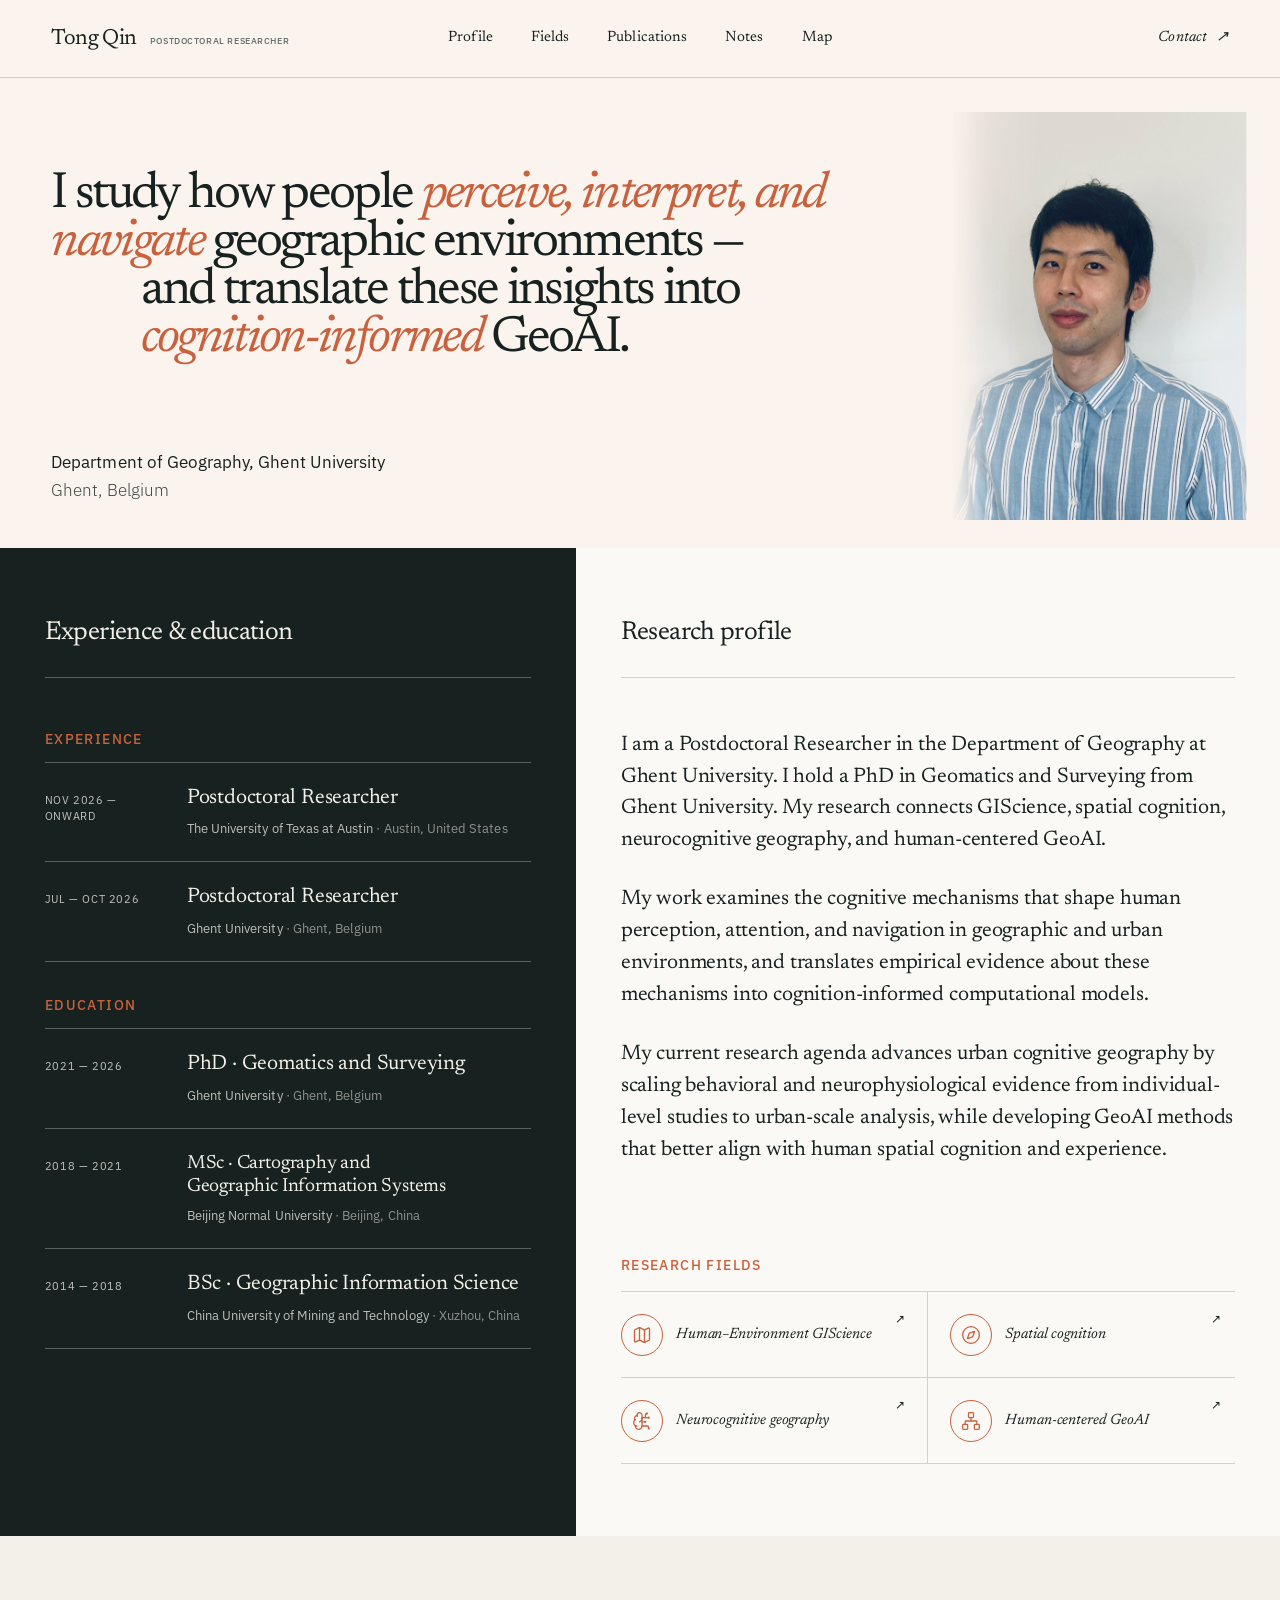
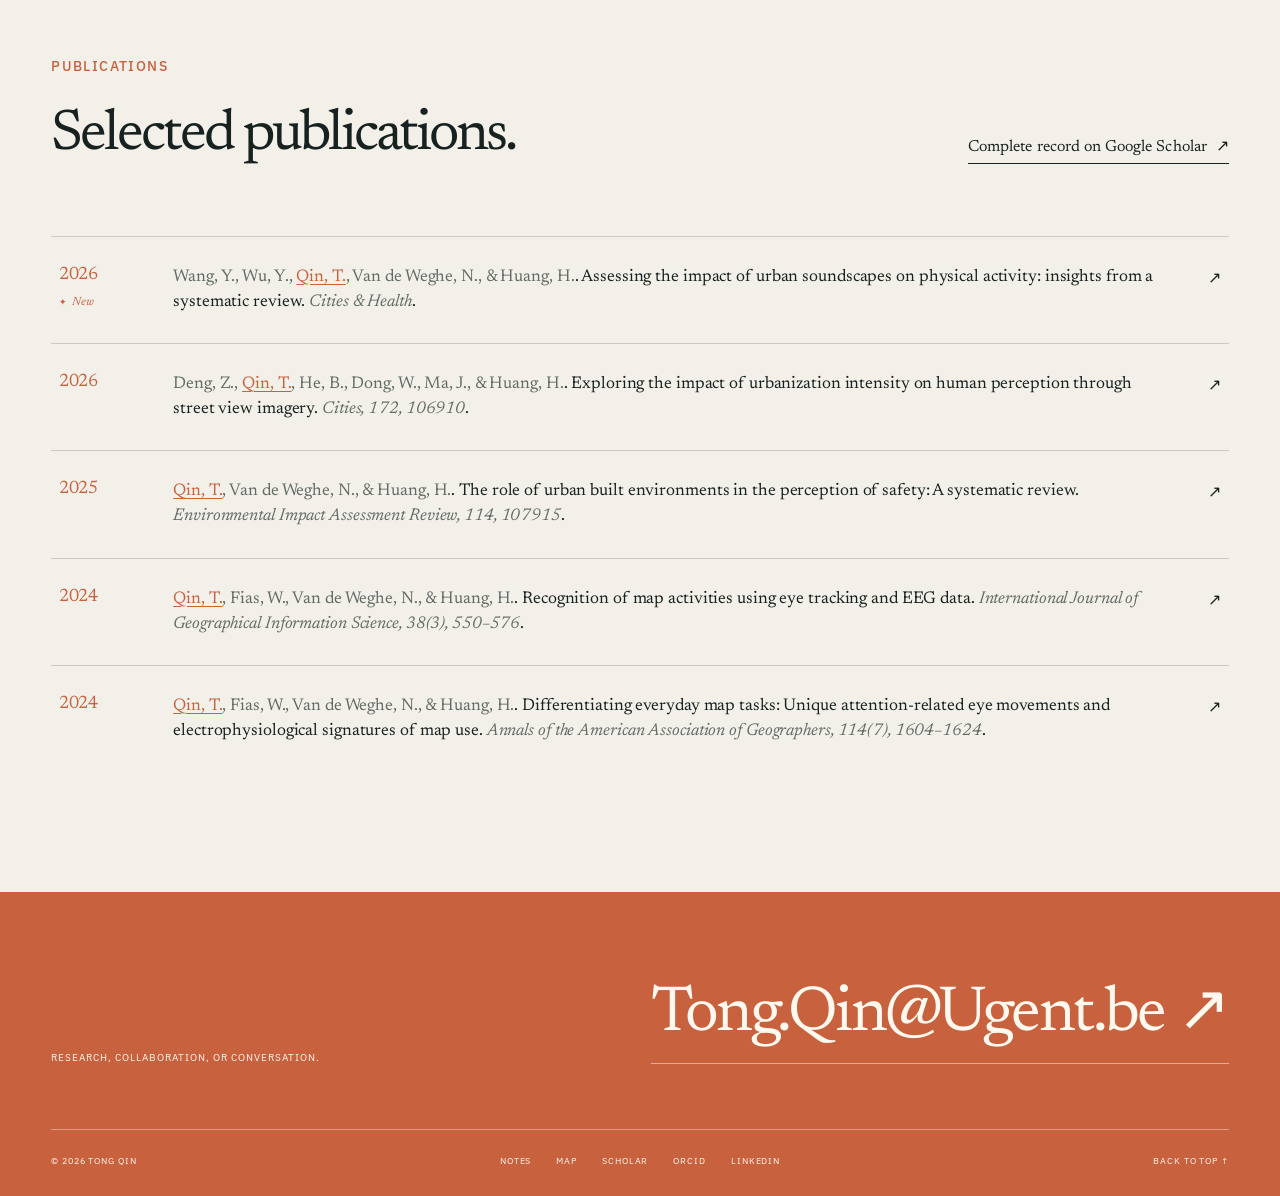
==== index.html @ 94b09554 "Publish personal website" ====
<!DOCTYPE html><html lang="en"><head><meta charSet="utf-8"/><meta name="viewport" content="width=device-width, initial-scale=1"/><link rel="preload" as="image" href="/images/tong-qin-portrait.jpg"/><link rel="stylesheet" href="/_next/static/chunks/0dwx9x0~49gks.css" data-precedence="next"/><link rel="preload" as="script" fetchPriority="low" href="/_next/static/chunks/0ht900cau6_ur.js"/><script src="/_next/static/chunks/0t2z5hkh7v~~b.js" async=""></script><script src="/_next/static/chunks/07lhk_q6pmm3r.js" async=""></script><script src="/_next/static/chunks/turbopack-0cek.dh0dqtgy.js" async=""></script><script src="/_next/static/chunks/0dbhjjzl8qfwv.js" async=""></script><script src="/_next/static/chunks/0hd.bmscic5zm.js" async=""></script><title>Tong Qin — GIScience &amp; Human-Centered GeoAI</title><meta name="description" content="Research on how people perceive, interpret, and navigate geographic environments, translated into cognition-informed GeoAI."/><script src="/_next/static/chunks/03~yq9q893hmn.js" noModule=""></script></head><body><div hidden=""><!--$--><!--/$--></div><main><header class="site-header"><a class="wordmark" href="#top" aria-label="Tong Qin, Postdoctoral Researcher, home"><span>Tong Qin</span><small>Postdoctoral Researcher</small></a><nav aria-label="Primary navigation"><a class="primary-nav-link" href="#profile">Profile</a><div class="nav-dropdown"><a class="primary-nav-link" href="#fields" aria-haspopup="true">Fields</a><div class="fields-menu" aria-label="Research fields"><a href="/research/giscience-cartography"><span aria-hidden="true"><svg xmlns="http://www.w3.org/2000/svg" width="14" height="14" viewBox="0 0 24 24" fill="none" stroke="currentColor" stroke-width="1.55" stroke-linecap="round" stroke-linejoin="round" class="lucide lucide-map" aria-hidden="true"><path d="M14.106 5.553a2 2 0 0 0 1.788 0l3.659-1.83A1 1 0 0 1 21 4.619v12.764a1 1 0 0 1-.553.894l-4.553 2.277a2 2 0 0 1-1.788 0l-4.212-2.106a2 2 0 0 0-1.788 0l-3.659 1.83A1 1 0 0 1 3 19.381V6.618a1 1 0 0 1 .553-.894l4.553-2.277a2 2 0 0 1 1.788 0z"></path><path d="M15 5.764v15"></path><path d="M9 3.236v15"></path></svg></span>Human–Environment GIScience<span aria-hidden="true">↗</span></a><a href="/research/spatial-cognition"><span aria-hidden="true"><svg xmlns="http://www.w3.org/2000/svg" width="14" height="14" viewBox="0 0 24 24" fill="none" stroke="currentColor" stroke-width="1.55" stroke-linecap="round" stroke-linejoin="round" class="lucide lucide-compass" aria-hidden="true"><circle cx="12" cy="12" r="10"></circle><path d="m16.24 7.76-1.804 5.411a2 2 0 0 1-1.265 1.265L7.76 16.24l1.804-5.411a2 2 0 0 1 1.265-1.265z"></path></svg></span>Spatial cognition<span aria-hidden="true">↗</span></a><a href="/research/neurocognitive-geography"><span aria-hidden="true"><svg xmlns="http://www.w3.org/2000/svg" width="14" height="14" viewBox="0 0 24 24" fill="none" stroke="currentColor" stroke-width="1.55" stroke-linecap="round" stroke-linejoin="round" class="lucide lucide-brain-circuit" aria-hidden="true"><path d="M12 5a3 3 0 1 0-5.997.125 4 4 0 0 0-2.526 5.77 4 4 0 0 0 .556 6.588A4 4 0 1 0 12 18Z"></path><path d="M9 13a4.5 4.5 0 0 0 3-4"></path><path d="M6.003 5.125A3 3 0 0 0 6.401 6.5"></path><path d="M3.477 10.896a4 4 0 0 1 .585-.396"></path><path d="M6 18a4 4 0 0 1-1.967-.516"></path><path d="M12 13h4"></path><path d="M12 18h6a2 2 0 0 1 2 2v1"></path><path d="M12 8h8"></path><path d="M16 8V5a2 2 0 0 1 2-2"></path><circle cx="16" cy="13" r=".5"></circle><circle cx="18" cy="3" r=".5"></circle><circle cx="20" cy="21" r=".5"></circle><circle cx="20" cy="8" r=".5"></circle></svg></span>Neurocognitive geography<span aria-hidden="true">↗</span></a><a href="/research/human-centered-geoai"><span aria-hidden="true"><svg xmlns="http://www.w3.org/2000/svg" width="14" height="14" viewBox="0 0 24 24" fill="none" stroke="currentColor" stroke-width="1.55" stroke-linecap="round" stroke-linejoin="round" class="lucide lucide-network" aria-hidden="true"><rect x="16" y="16" width="6" height="6" rx="1"></rect><rect x="2" y="16" width="6" height="6" rx="1"></rect><rect x="9" y="2" width="6" height="6" rx="1"></rect><path d="M5 16v-3a1 1 0 0 1 1-1h12a1 1 0 0 1 1 1v3"></path><path d="M12 12V8"></path></svg></span>Human-centered GeoAI<span aria-hidden="true">↗</span></a></div></div><a class="primary-nav-link" href="#publications">Publications</a><a class="primary-nav-link" href="/notes">Notes</a><a class="primary-nav-link" href="/footprints">Map</a></nav><a class="header-contact" href="mailto:Tong.Qin@Ugent.be">Contact <span aria-hidden="true">↗</span></a></header><section class="hero" id="top"><div class="hero-ripple" aria-hidden="true"></div><h1>I study how people <em>perceive, interpret, and navigate</em> geographic environments —<span>and translate these insights into <em>cognition-informed</em> GeoAI.</span></h1><figure class="hero-portrait"><img src="/images/tong-qin-portrait.jpg" alt="Portrait of Tong Qin"/></figure><div class="hero-bottom"><p><strong>Department of Geography, Ghent University</strong><br/>Ghent, Belgium</p></div></section><div class="about-split"><section class="profile section" id="profile"><header class="panel-heading"><h2>Research profile</h2></header><div class="profile-grid"><div class="profile-copy"><p>I am a Postdoctoral Researcher in the Department of Geography at Ghent University. I hold a PhD in Geomatics and Surveying from Ghent University. My research connects GIScience, spatial cognition, neurocognitive geography, and human-centered GeoAI.</p><p>My work examines the cognitive mechanisms that shape human perception, attention, and navigation in geographic and urban environments, and translates empirical evidence about these mechanisms into cognition-informed computational models.</p><p>My current research agenda advances urban cognitive geography by scaling behavioral and neurophysiological evidence from individual-level studies to urban-scale analysis, while developing GeoAI methods that better align with human spatial cognition and experience.</p></div></div><div class="focus-block" id="fields"><p class="focus-title">Research fields</p><div class="focus-line" aria-label="Research fields"><a class="field-link" href="/research/giscience-cartography"><span class="field-icon"><svg xmlns="http://www.w3.org/2000/svg" width="20" height="20" viewBox="0 0 24 24" fill="none" stroke="currentColor" stroke-width="1.55" stroke-linecap="round" stroke-linejoin="round" class="lucide lucide-map" aria-hidden="true"><path d="M14.106 5.553a2 2 0 0 0 1.788 0l3.659-1.83A1 1 0 0 1 21 4.619v12.764a1 1 0 0 1-.553.894l-4.553 2.277a2 2 0 0 1-1.788 0l-4.212-2.106a2 2 0 0 0-1.788 0l-3.659 1.83A1 1 0 0 1 3 19.381V6.618a1 1 0 0 1 .553-.894l4.553-2.277a2 2 0 0 1 1.788 0z"></path><path d="M15 5.764v15"></path><path d="M9 3.236v15"></path></svg></span><span class="field-name">Human–Environment GIScience</span><span class="field-arrow" aria-hidden="true">↗</span></a><a class="field-link" href="/research/spatial-cognition"><span class="field-icon"><svg xmlns="http://www.w3.org/2000/svg" width="20" height="20" viewBox="0 0 24 24" fill="none" stroke="currentColor" stroke-width="1.55" stroke-linecap="round" stroke-linejoin="round" class="lucide lucide-compass" aria-hidden="true"><circle cx="12" cy="12" r="10"></circle><path d="m16.24 7.76-1.804 5.411a2 2 0 0 1-1.265 1.265L7.76 16.24l1.804-5.411a2 2 0 0 1 1.265-1.265z"></path></svg></span><span class="field-name">Spatial cognition</span><span class="field-arrow" aria-hidden="true">↗</span></a><a class="field-link" href="/research/neurocognitive-geography"><span class="field-icon"><svg xmlns="http://www.w3.org/2000/svg" width="20" height="20" viewBox="0 0 24 24" fill="none" stroke="currentColor" stroke-width="1.55" stroke-linecap="round" stroke-linejoin="round" class="lucide lucide-brain-circuit" aria-hidden="true"><path d="M12 5a3 3 0 1 0-5.997.125 4 4 0 0 0-2.526 5.77 4 4 0 0 0 .556 6.588A4 4 0 1 0 12 18Z"></path><path d="M9 13a4.5 4.5 0 0 0 3-4"></path><path d="M6.003 5.125A3 3 0 0 0 6.401 6.5"></path><path d="M3.477 10.896a4 4 0 0 1 .585-.396"></path><path d="M6 18a4 4 0 0 1-1.967-.516"></path><path d="M12 13h4"></path><path d="M12 18h6a2 2 0 0 1 2 2v1"></path><path d="M12 8h8"></path><path d="M16 8V5a2 2 0 0 1 2-2"></path><circle cx="16" cy="13" r=".5"></circle><circle cx="18" cy="3" r=".5"></circle><circle cx="20" cy="21" r=".5"></circle><circle cx="20" cy="8" r=".5"></circle></svg></span><span class="field-name">Neurocognitive geography</span><span class="field-arrow" aria-hidden="true">↗</span></a><a class="field-link" href="/research/human-centered-geoai"><span class="field-icon"><svg xmlns="http://www.w3.org/2000/svg" width="20" height="20" viewBox="0 0 24 24" fill="none" stroke="currentColor" stroke-width="1.55" stroke-linecap="round" stroke-linejoin="round" class="lucide lucide-network" aria-hidden="true"><rect x="16" y="16" width="6" height="6" rx="1"></rect><rect x="2" y="16" width="6" height="6" rx="1"></rect><rect x="9" y="2" width="6" height="6" rx="1"></rect><path d="M5 16v-3a1 1 0 0 1 1-1h12a1 1 0 0 1 1 1v3"></path><path d="M12 12V8"></path></svg></span><span class="field-name">Human-centered GeoAI</span><span class="field-arrow" aria-hidden="true">↗</span></a></div></div></section><section class="experience section" id="experience"><header class="panel-heading"><h2>Experience &amp; education</h2></header><div class="timeline-group"><p class="timeline-label">Experience</p><div class="timeline"><article class="timeline-item"><p class="timeline-period">Nov 2026 — onward</p><div><h3 class="timeline-role">Postdoctoral Researcher</h3><p>The University of Texas at Austin<span> · <!-- -->Austin, United States</span></p></div></article><article class="timeline-item"><p class="timeline-period">Jul — Oct 2026</p><div><h3 class="timeline-role">Postdoctoral Researcher</h3><p>Ghent University<span> · <!-- -->Ghent, Belgium</span></p></div></article></div></div><div class="timeline-group"><p class="timeline-label">Education</p><div class="timeline"><article class="timeline-item"><p class="timeline-period">2021 — 2026</p><div><h3 class="timeline-role" aria-label="PhD · Geomatics and Surveying">PhD · Geomatics and Surveying</h3><p>Ghent University<span> · <!-- -->Ghent, Belgium</span></p></div></article><article class="timeline-item"><p class="timeline-period">2018 — 2021</p><div><h3 class="timeline-role timeline-role-long" aria-label="MSc · Cartography and Geographic Information Systems"><span>MSc · Cartography and</span><span>Geographic Information Systems</span></h3><p>Beijing Normal University<span> · <!-- -->Beijing, China</span></p></div></article><article class="timeline-item"><p class="timeline-period">2014 — 2018</p><div><h3 class="timeline-role" aria-label="BSc · Geographic Information Science">BSc · Geographic Information Science</h3><p>China University of Mining and Technology<span> · <!-- -->Xuzhou, China</span></p></div></article></div></div></section></div><section class="publications section" id="publications"><div class="section-title-row publication-heading"><div><p class="eyebrow">Publications</p><h2>Selected publications.</h2></div><a class="text-link" href="https://scholar.google.com/citations?user=ToNMO4kAAAAJ&amp;hl=en&amp;oi=sra" target="_blank" rel="noreferrer">Complete record on Google Scholar <span aria-hidden="true">↗</span></a></div><div class="publication-list"><a class="publication" href="https://doi.org/10.1080/23748834.2026.2683259" target="_blank" rel="noreferrer" aria-label="View Assessing the impact of urban soundscapes on physical activity: insights from a systematic review at the publisher"><span class="publication-year">2026<small class="new-badge">New</small></span><span class="publication-citation"><span class="publication-authors">Wang, Y., Wu, Y., <strong>Qin, T.</strong>, Van de Weghe, N., &amp; Huang, H.</span>. <!-- -->Assessing the impact of urban soundscapes on physical activity: insights from a systematic review<!-- -->. <em>Cities &amp; Health</em>.</span><span class="publication-arrow"><span aria-hidden="true">↗</span></span></a><a class="publication" href="https://doi.org/10.1016/j.cities.2026.106910" target="_blank" rel="noreferrer" aria-label="View Exploring the impact of urbanization intensity on human perception through street view imagery at the publisher"><span class="publication-year">2026</span><span class="publication-citation"><span class="publication-authors">Deng, Z., <strong>Qin, T.</strong>, He, B., Dong, W., Ma, J., &amp; Huang, H.</span>. <!-- -->Exploring the impact of urbanization intensity on human perception through street view imagery<!-- -->. <em>Cities, 172, 106910</em>.</span><span class="publication-arrow"><span aria-hidden="true">↗</span></span></a><a class="publication" href="https://doi.org/10.1016/j.eiar.2025.107915" target="_blank" rel="noreferrer" aria-label="View The role of urban built environments in the perception of safety: A systematic review at the publisher"><span class="publication-year">2025</span><span class="publication-citation"><span class="publication-authors"><strong>Qin, T.</strong>, Van de Weghe, N., &amp; Huang, H.</span>. <!-- -->The role of urban built environments in the perception of safety: A systematic review<!-- -->. <em>Environmental Impact Assessment Review, 114, 107915</em>.</span><span class="publication-arrow"><span aria-hidden="true">↗</span></span></a><a class="publication" href="https://doi.org/10.1080/13658816.2024.2309188" target="_blank" rel="noreferrer" aria-label="View Recognition of map activities using eye tracking and EEG data at the publisher"><span class="publication-year">2024</span><span class="publication-citation"><span class="publication-authors"><strong>Qin, T.</strong>, Fias, W., Van de Weghe, N., &amp; Huang, H.</span>. <!-- -->Recognition of map activities using eye tracking and EEG data<!-- -->. <em>International Journal of Geographical Information Science, 38(3), 550–576</em>.</span><span class="publication-arrow"><span aria-hidden="true">↗</span></span></a><a class="publication" href="https://doi.org/10.1080/24694452.2024.2353845" target="_blank" rel="noreferrer" aria-label="View Differentiating everyday map tasks: Unique attention-related eye movements and electrophysiological signatures of map use at the publisher"><span class="publication-year">2024</span><span class="publication-citation"><span class="publication-authors"><strong>Qin, T.</strong>, Fias, W., Van de Weghe, N., &amp; Huang, H.</span>. <!-- -->Differentiating everyday map tasks: Unique attention-related eye movements and electrophysiological signatures of map use<!-- -->. <em>Annals of the American Association of Geographers, 114(7), 1604–1624</em>.</span><span class="publication-arrow"><span aria-hidden="true">↗</span></span></a></div></section><footer><div class="footer-top"><p>Research, collaboration, or conversation.</p><a href="mailto:Tong.Qin@Ugent.be">Tong.Qin@Ugent.be <span aria-hidden="true">↗</span></a></div><div class="footer-bottom"><span>© 2026 Tong Qin</span><div><a href="/notes">Notes</a><a href="/footprints">Map</a><a href="https://scholar.google.com/citations?user=ToNMO4kAAAAJ&amp;hl=en&amp;oi=sra" target="_blank" rel="noreferrer">Scholar</a><a href="https://orcid.org/0000-0001-5724-2105" target="_blank" rel="noreferrer">ORCID</a><a href="https://www.linkedin.com/in/tong-qin-729b31312/" target="_blank" rel="noreferrer">LinkedIn</a></div><a href="#top">Back to top ↑</a></div></footer></main><!--$--><!--/$--><script src="/_next/static/chunks/0ht900cau6_ur.js" id="_R_" async=""></script><script>(self.__next_f=self.__next_f||[]).push([0])</script><script>self.__next_f.push([1,"1:\"$Sreact.fragment\"\n2:I[39756,[\"/_next/static/chunks/0dbhjjzl8qfwv.js\"],\"default\"]\n3:I[37457,[\"/_next/static/chunks/0dbhjjzl8qfwv.js\"],\"default\"]\n4:I[47257,[\"/_next/static/chunks/0dbhjjzl8qfwv.js\"],\"ClientPageRoot\"]\n5:I[31713,[\"/_next/static/chunks/0dbhjjzl8qfwv.js\",\"/_next/static/chunks/0hd.bmscic5zm.js\"],\"default\"]\n8:I[97367,[\"/_next/static/chunks/0dbhjjzl8qfwv.js\"],\"OutletBoundary\"]\n9:\"$Sreact.suspense\"\nb:I[97367,[\"/_next/static/chunks/0dbhjjzl8qfwv.js\"],\"ViewportBoundary\"]\nd:I[97367,[\"/_next/static/chunks/0dbhjjzl8qfwv.js\"],\"MetadataBoundary\"]\nf:I[68027,[\"/_next/static/chunks/0dbhjjzl8qfwv.js\"],\"default\",1]\n:HL[\"/_next/static/chunks/0dwx9x0~49gks.css\",\"style\"]\n"])</script><script>self.__next_f.push([1,"0:{\"P\":null,\"c\":[\"\",\"\"],\"q\":\"\",\"i\":false,\"f\":[[[\"\",{\"children\":[\"__PAGE__\",{}]},\"$undefined\",\"$undefined\",16],[[\"$\",\"$1\",\"c\",{\"children\":[[[\"$\",\"link\",\"0\",{\"rel\":\"stylesheet\",\"href\":\"/_next/static/chunks/0dwx9x0~49gks.css\",\"precedence\":\"next\",\"crossOrigin\":\"$undefined\",\"nonce\":\"$undefined\"}],[\"$\",\"script\",\"script-0\",{\"src\":\"/_next/static/chunks/0dbhjjzl8qfwv.js\",\"async\":true,\"nonce\":\"$undefined\"}]],[\"$\",\"html\",null,{\"lang\":\"en\",\"children\":[\"$\",\"body\",null,{\"children\":[\"$\",\"$L2\",null,{\"parallelRouterKey\":\"children\",\"error\":\"$undefined\",\"errorStyles\":\"$undefined\",\"errorScripts\":\"$undefined\",\"template\":[\"$\",\"$L3\",null,{}],\"templateStyles\":\"$undefined\",\"templateScripts\":\"$undefined\",\"notFound\":[[[\"$\",\"title\",null,{\"children\":\"404: This page could not be found.\"}],[\"$\",\"div\",null,{\"style\":{\"fontFamily\":\"system-ui,\\\"Segoe UI\\\",Roboto,Helvetica,Arial,sans-serif,\\\"Apple Color Emoji\\\",\\\"Segoe UI Emoji\\\"\",\"height\":\"100vh\",\"textAlign\":\"center\",\"display\":\"flex\",\"flexDirection\":\"column\",\"alignItems\":\"center\",\"justifyContent\":\"center\"},\"children\":[\"$\",\"div\",null,{\"children\":[[\"$\",\"style\",null,{\"dangerouslySetInnerHTML\":{\"__html\":\"body{color:#000;background:#fff;margin:0}.next-error-h1{border-right:1px solid rgba(0,0,0,.3)}@media (prefers-color-scheme:dark){body{color:#fff;background:#000}.next-error-h1{border-right:1px solid rgba(255,255,255,.3)}}\"}}],[\"$\",\"h1\",null,{\"className\":\"next-error-h1\",\"style\":{\"display\":\"inline-block\",\"margin\":\"0 20px 0 0\",\"padding\":\"0 23px 0 0\",\"fontSize\":24,\"fontWeight\":500,\"verticalAlign\":\"top\",\"lineHeight\":\"49px\"},\"children\":404}],[\"$\",\"div\",null,{\"style\":{\"display\":\"inline-block\"},\"children\":[\"$\",\"h2\",null,{\"style\":{\"fontSize\":14,\"fontWeight\":400,\"lineHeight\":\"49px\",\"margin\":0},\"children\":\"This page could not be found.\"}]}]]}]}]],[]],\"forbidden\":\"$undefined\",\"unauthorized\":\"$undefined\"}]}]}]]}],{\"children\":[[\"$\",\"$1\",\"c\",{\"children\":[[\"$\",\"$L4\",null,{\"Component\":\"$5\",\"serverProvidedParams\":{\"searchParams\":{},\"params\":{},\"promises\":[\"$@6\",\"$@7\"]}}],[[\"$\",\"script\",\"script-0\",{\"src\":\"/_next/static/chunks/0hd.bmscic5zm.js\",\"async\":true,\"nonce\":\"$undefined\"}]],[\"$\",\"$L8\",null,{\"children\":[\"$\",\"$9\",null,{\"name\":\"Next.MetadataOutlet\",\"children\":\"$@a\"}]}]]}],{},null,false,null]},null,false,null],[\"$\",\"$1\",\"h\",{\"children\":[null,[\"$\",\"$Lb\",null,{\"children\":\"$Lc\"}],[\"$\",\"div\",null,{\"hidden\":true,\"children\":[\"$\",\"$Ld\",null,{\"children\":[\"$\",\"$9\",null,{\"name\":\"Next.Metadata\",\"children\":\"$Le\"}]}]}],null]}],false]],\"m\":\"$undefined\",\"G\":[\"$f\",[[\"$\",\"link\",\"0\",{\"rel\":\"stylesheet\",\"href\":\"/_next/static/chunks/0dwx9x0~49gks.css\",\"precedence\":\"next\",\"crossOrigin\":\"$undefined\",\"nonce\":\"$undefined\"}]]],\"S\":true,\"h\":null,\"s\":\"$undefined\",\"l\":\"$undefined\",\"p\":\"$undefined\",\"d\":\"$undefined\",\"b\":\"7n9ZTC2MnBRNo0GYieKWj\"}\n"])</script><script>self.__next_f.push([1,"6:{}\n7:\"$0:f:0:1:1:children:0:props:children:0:props:serverProvidedParams:params\"\n"])</script><script>self.__next_f.push([1,"c:[[\"$\",\"meta\",\"0\",{\"charSet\":\"utf-8\"}],[\"$\",\"meta\",\"1\",{\"name\":\"viewport\",\"content\":\"width=device-width, initial-scale=1\"}]]\n"])</script><script>self.__next_f.push([1,"a:null\ne:[[\"$\",\"title\",\"0\",{\"children\":\"Tong Qin — GIScience \u0026 Human-Centered GeoAI\"}],[\"$\",\"meta\",\"1\",{\"name\":\"description\",\"content\":\"Research on how people perceive, interpret, and navigate geographic environments, translated into cognition-informed GeoAI.\"}]]\n"])</script></body></html>
---- _next/static/chunks/0dwx9x0~49gks.css ----
@layer properties{@supports (((-webkit-hyphens:none)) and (not (margin-trim:inline))) or ((-moz-orient:inline) and (not (color:rgb(from red r g b)))){*,:before,:after,::backdrop{--tw-rotate-x:initial;--tw-rotate-y:initial;--tw-rotate-z:initial;--tw-skew-x:initial;--tw-skew-y:initial;--tw-shadow:0 0 #0000;--tw-shadow-color:initial;--tw-shadow-alpha:100%;--tw-inset-shadow:0 0 #0000;--tw-inset-shadow-color:initial;--tw-inset-shadow-alpha:100%;--tw-ring-color:initial;--tw-ring-shadow:0 0 #0000;--tw-inset-ring-color:initial;--tw-inset-ring-shadow:0 0 #0000;--tw-ring-inset:initial;--tw-ring-offset-width:0px;--tw-ring-offset-color:#fff;--tw-ring-offset-shadow:0 0 #0000}}}@layer theme{:root,:host{--font-sans:ui-sans-serif, system-ui, sans-serif, "Apple Color Emoji", "Segoe UI Emoji", "Segoe UI Symbol", "Noto Color Emoji";--font-serif:ui-serif, Georgia, Cambria, "Times New Roman", Times, serif;--font-mono:ui-monospace, SFMono-Regular, Menlo, Monaco, Consolas, "Liberation Mono", "Courier New", monospace;--spacing:.25rem;--default-font-family:var(--font-sans);--default-mono-font-family:var(--font-mono)}}@layer base{*,:after,:before,::backdrop{box-sizing:border-box;border:0 solid;margin:0;padding:0}::file-selector-button{box-sizing:border-box;border:0 solid;margin:0;padding:0}html,:host{-webkit-text-size-adjust:100%;tab-size:4;line-height:1.5;font-family:var(--default-font-family,ui-sans-serif, system-ui, sans-serif, "Apple Color Emoji", "Segoe UI Emoji", "Segoe UI Symbol", "Noto Color Emoji");font-feature-settings:var(--default-font-feature-settings,normal);font-variation-settings:var(--default-font-variation-settings,normal);-webkit-tap-highlight-color:transparent}hr{height:0;color:inherit;border-top-width:1px}abbr:where([title]){-webkit-text-decoration:underline dotted;text-decoration:underline dotted}h1,h2,h3,h4,h5,h6{font-size:inherit;font-weight:inherit}a{color:inherit;-webkit-text-decoration:inherit;-webkit-text-decoration:inherit;-webkit-text-decoration:inherit;-webkit-text-decoration:inherit;text-decoration:inherit}b,strong{font-weight:bolder}code,kbd,samp,pre{font-family:var(--default-mono-font-family,ui-monospace, SFMono-Regular, Menlo, Monaco, Consolas, "Liberation Mono", "Courier New", monospace);font-feature-settings:var(--default-mono-font-feature-settings,normal);font-variation-settings:var(--default-mono-font-variation-settings,normal);font-size:1em}small{font-size:80%}sub,sup{vertical-align:baseline;font-size:75%;line-height:0;position:relative}sub{bottom:-.25em}sup{top:-.5em}table{text-indent:0;border-color:inherit;border-collapse:collapse}:-moz-focusring{outline:auto}progress{vertical-align:baseline}summary{display:list-item}ol,ul,menu{list-style:none}img,svg,video,canvas,audio,iframe,embed,object{vertical-align:middle;display:block}img,video{max-width:100%;height:auto}button,input,select,optgroup,textarea{font:inherit;font-feature-settings:inherit;font-variation-settings:inherit;letter-spacing:inherit;color:inherit;opacity:1;background-color:#0000;border-radius:0}::file-selector-button{font:inherit;font-feature-settings:inherit;font-variation-settings:inherit;letter-spacing:inherit;color:inherit;opacity:1;background-color:#0000;border-radius:0}:where(select:is([multiple],[size])) optgroup{font-weight:bolder}:where(select:is([multiple],[size])) optgroup option{padding-inline-start:20px}::file-selector-button{margin-inline-end:4px}::placeholder{opacity:1}@supports (not ((-webkit-appearance:-apple-pay-button))) or (contain-intrinsic-size:1px){::placeholder{color:currentColor}@supports (color:color-mix(in lab, red, red)){::placeholder{color:color-mix(in oklab, currentcolor 50%, transparent)}}}textarea{resize:vertical}::-webkit-search-decoration{-webkit-appearance:none}::-webkit-date-and-time-value{min-height:1lh;text-align:inherit}::-webkit-datetime-edit{display:inline-flex}::-webkit-datetime-edit-fields-wrapper{padding:0}::-webkit-datetime-edit{padding-block:0}::-webkit-datetime-edit-year-field{padding-block:0}::-webkit-datetime-edit-month-field{padding-block:0}::-webkit-datetime-edit-day-field{padding-block:0}::-webkit-datetime-edit-hour-field{padding-block:0}::-webkit-datetime-edit-minute-field{padding-block:0}::-webkit-datetime-edit-second-field{padding-block:0}::-webkit-datetime-edit-millisecond-field{padding-block:0}::-webkit-datetime-edit-meridiem-field{padding-block:0}::-webkit-calendar-picker-indicator{line-height:1}:-moz-ui-invalid{box-shadow:none}button,input:where([type=button],[type=reset],[type=submit]){appearance:button}::file-selector-button{appearance:button}::-webkit-inner-spin-button{height:auto}::-webkit-outer-spin-button{height:auto}[hidden]:where(:not([hidden=until-found])){display:none!important}}@layer components;@layer utilities{.visible{visibility:visible}.sr-only{clip-path:inset(50%);white-space:nowrap;border-width:0;width:1px;height:1px;margin:-1px;padding:0;position:absolute;overflow:hidden}.static{position:static}.start{inset-inline-start:var(--spacing)}.end{inset-inline-end:var(--spacing)}.table{display:table}.grow{flex-grow:1}.transform{transform:var(--tw-rotate-x,) var(--tw-rotate-y,) var(--tw-rotate-z,) var(--tw-skew-x,) var(--tw-skew-y,)}.resize{resize:both}.ring{--tw-ring-shadow:var(--tw-ring-inset,) 0 0 0 calc(1px + var(--tw-ring-offset-width)) var(--tw-ring-color,currentcolor);box-shadow:var(--tw-inset-shadow), var(--tw-inset-ring-shadow), var(--tw-ring-offset-shadow), var(--tw-ring-shadow), var(--tw-shadow)}}@font-face{font-family:Newsreader;src:url(/fonts/newsreader-400.woff2)format("woff2");font-weight:400;font-style:normal;font-display:swap}@font-face{font-family:Newsreader;src:url(/fonts/newsreader-400-italic.woff2)format("woff2");font-weight:400;font-style:italic;font-display:swap}@font-face{font-family:IBM Plex Sans;src:url(/fonts/ibm-plex-sans-300.woff2)format("woff2");font-weight:300;font-style:normal;font-display:swap}@font-face{font-family:IBM Plex Sans;src:url(/fonts/ibm-plex-sans-400.woff2)format("woff2");font-weight:400;font-style:normal;font-display:swap}@font-face{font-family:IBM Plex Sans;src:url(/fonts/ibm-plex-sans-500.woff2)format("woff2");font-weight:500;font-style:normal;font-display:swap}:root{--ink:#17211f;--paper:#f2f0e9;--paper-light:#faf9f5;--rust:#c8623e;--hero-peach:#fbf3ed;--ripple-orange:#c97857;--line:#17211f2e;--muted:#626a66;--font-display:"Newsreader", "Iowan Old Style", Baskerville, serif;--font-text:"IBM Plex Sans", "Helvetica Neue", Helvetica, Arial, sans-serif;--font-serif:var(--font-display);--font-sans:var(--font-text)}*{box-sizing:border-box}.sr-only{clip:rect(0, 0, 0, 0);white-space:nowrap;border:0;width:1px;height:1px;padding:0;position:absolute;overflow:hidden}html{scroll-behavior:smooth}body{background:var(--paper);color:var(--ink);font-family:var(--font-text);letter-spacing:.003em;-webkit-font-smoothing:antialiased;margin:0;font-weight:300}a{color:inherit;text-decoration:none}main{overflow:hidden}.site-header{background:var(--hero-peach);border-bottom:1px solid var(--line);z-index:10;grid-template-columns:1fr auto 1fr;align-items:center;height:78px;padding:0 4vw;display:grid;position:relative}.wordmark{align-items:baseline;gap:13px;width:max-content;line-height:1;display:inline-flex}.wordmark>span{font-family:var(--font-serif);letter-spacing:-.025em;font-size:22px;font-weight:400}.wordmark small{color:var(--muted);font-family:var(--font-sans);letter-spacing:.065em;text-transform:uppercase;font-size:9px;font-weight:500}nav{font-family:var(--font-serif);letter-spacing:.005em;gap:38px;font-size:15px;display:flex}nav a,.header-contact,.text-link{transition:color .18s;position:relative}.primary-nav-link:after,.header-contact:after{content:"";background:var(--rust);transform-origin:100%;width:100%;height:2px;transition:transform .24s cubic-bezier(.2,.7,.2,1);position:absolute;bottom:-7px;left:0;transform:scaleX(0)}nav a:hover,.header-contact:hover,.text-link:hover{color:var(--rust)}.primary-nav-link:hover:after,.primary-nav-link:focus-visible:after,.primary-nav-link[aria-current=location]:after,.nav-dropdown:hover>.primary-nav-link:after,.nav-dropdown:focus-within>.primary-nav-link:after,.header-contact:hover:after,.header-contact:focus-visible:after{transform-origin:0;transform:scaleX(1)}.primary-nav-link:focus-visible,.primary-nav-link[aria-current=location],.nav-dropdown:hover>.primary-nav-link,.nav-dropdown:focus-within>.primary-nav-link{color:var(--rust)}.nav-dropdown{position:relative}.nav-dropdown:after{content:"";width:calc(100% + 44px);height:24px;position:absolute;top:100%;left:-22px}.fields-menu{z-index:30;border:1px solid var(--line);background:var(--paper-light);opacity:0;visibility:hidden;pointer-events:none;width:290px;padding:9px;transition:opacity .17s,transform .17s,visibility .17s;position:absolute;top:calc(100% + 23px);left:50%;transform:translate(-50%,8px);box-shadow:0 18px 45px #17211f1a}.nav-dropdown:hover .fields-menu,.nav-dropdown:focus-within .fields-menu{opacity:1;visibility:visible;pointer-events:auto;transform:translate(-50%)}.fields-menu a{border-bottom:1px solid var(--line);grid-template-columns:28px 1fr auto;align-items:center;gap:11px;min-height:48px;padding:8px 10px;font-size:14px;line-height:1.15;display:grid}.fields-menu a:last-child{border-bottom:0}.fields-menu a:after{display:none}.fields-menu a>span:first-child{width:25px;height:25px;font:500 7px var(--font-text);letter-spacing:.04em;border:1px solid;border-radius:50%;place-items:center;display:grid}.fields-menu a>span:last-child{font-size:10px}.header-contact{font-family:var(--font-serif);justify-self:end;align-items:center;gap:9px;font-size:15px;font-style:italic;display:flex}.hero{--pointer-x:72%;--pointer-y:42%;background:var(--hero-peach);isolation:isolate;flex-direction:column;justify-content:flex-start;min-height:auto;padding:48px 4vw 44px;display:flex;position:relative;overflow:hidden}.hero-ripple{z-index:0;left:var(--pointer-x);top:var(--pointer-y);opacity:0;pointer-events:none;will-change:left, top, opacity, transform;background:radial-gradient(circle,#c978577a 0%,#c9785752 58%,#c9785714 84%,#0000 100%);border-radius:50%;width:30px;height:30px;transition:left 60ms linear,top 60ms linear,opacity .14s,transform .2s;position:absolute;transform:translate(-50%,-50%)scale(.9)}.hero:hover .hero-ripple{opacity:1;transform:translate(-50%,-50%)scale(1)}.eyebrow,.section-count{font-family:var(--font-text);text-transform:uppercase;letter-spacing:.12em;font-size:11px;font-weight:500}.hero h1{z-index:2;max-width:min(1300px,100% - clamp(310px,25vw,440px));font-family:var(--font-serif);letter-spacing:-.052em;margin:45px 0 0;font-size:clamp(32px,4vw,72px);font-weight:400;line-height:.94;position:relative}.hero h1 em{color:var(--rust);font-weight:400}.hero h1 span{margin-left:7vw;display:block}.hero-portrait{z-index:1;background:var(--hero-peach);width:clamp(280px,23vw,410px);margin:0;position:absolute;top:34px;bottom:28px;right:2.6vw;overflow:hidden;-webkit-mask-image:linear-gradient(90deg,#0000 0,#000000b8 13%,#000 29%);mask-image:linear-gradient(90deg,#0000 0,#000000b8 13%,#000 29%)}.hero-portrait:after{content:"";pointer-events:none;background:linear-gradient(#fbf3ed29,#0000 30%,#fbf3ed08);position:absolute;inset:0}.hero-portrait img{object-fit:cover;object-position:49% 70%;filter:saturate(.88)contrast(.96);width:100%;height:100%;display:block;transform:scaleX(-1)}.hero-bottom{z-index:2;grid-template-columns:1fr;align-items:end;margin-top:84px;display:grid;position:relative}.hero-bottom>p{color:#3e4844;max-width:550px;margin:0;font-size:17px;line-height:1.65}.hero-bottom strong{color:var(--ink)}.hero-actions{align-items:center;gap:30px;display:flex}.button{border:0;border-bottom:1px solid var(--ink);min-height:auto;font-family:var(--font-serif);letter-spacing:.005em;align-items:center;gap:12px;padding:0 0 5px;font-size:16px;transition:color .18s,border-color .18s;display:inline-flex}.button-dark{color:var(--ink);background:0 0}.button:hover{color:var(--rust);border-color:var(--rust)}.button span{font-family:var(--font-sans);font-size:14px}.text-link{font-family:var(--font-serif);border-bottom:1px solid var(--ink);align-items:center;gap:9px;padding-bottom:4px;font-size:16px;display:inline-flex}.section{padding:120px 4vw}.eyebrow{color:var(--rust);align-items:baseline;gap:12px;margin:0 0 32px;display:flex}.eyebrow span{color:var(--muted);font-family:var(--font-display);letter-spacing:0;font-size:11px;font-style:italic}.about-split{grid-template-columns:45fr 55fr;grid-template-areas:"experience profile";align-items:stretch;display:grid}.about-split .section{padding:72px clamp(38px,3.5vw,68px)}.panel-heading{border-bottom:1px solid var(--line);align-items:flex-start;height:58px;margin-bottom:52px;padding-bottom:18px;display:flex}.panel-heading h2{white-space:nowrap;font-family:var(--font-display);letter-spacing:-.025em;margin:0;font-size:clamp(26px,2vw,32px);font-weight:400;line-height:1}.profile{background:var(--paper-light);grid-area:profile}.profile-grid{grid-template-columns:1fr;align-items:start;display:grid}.section-title-row h2{font-family:var(--font-display);letter-spacing:-.052em;margin:0;font-size:clamp(47px,5vw,76px);font-weight:400;line-height:.94}.profile-copy{max-width:720px;padding-top:0}.profile-copy p,.profile-copy p:first-child{max-width:58ch;color:var(--ink);font-family:var(--font-display);letter-spacing:-.008em;margin:0 0 27px;font-size:21px;font-weight:400;line-height:1.52}.focus-block{margin-top:62px}.focus-title{color:var(--rust);letter-spacing:.1em;text-transform:uppercase;margin:0 0 15px;font-size:14px;font-weight:500}.focus-line{border-top:1px solid var(--line);grid-template-columns:1fr 1fr;display:grid}.field-link{border-bottom:1px solid var(--line);grid-template-columns:42px 1fr auto;align-items:center;gap:13px;min-height:86px;padding:16px 14px 16px 0;transition:color .18s,padding .18s,background .18s;display:grid}.field-link:nth-child(odd){border-right:1px solid var(--line);padding-right:22px}.field-link:nth-child(2n){padding-left:22px}.field-link:hover{color:var(--rust);background:#c8623e09;padding-left:8px;padding-right:16px}.field-link:nth-child(2n):hover{padding-left:30px}.field-icon{width:42px;height:42px;color:var(--rust);border:1px solid;border-radius:50%;place-items:center;transition:color .18s,background .18s,transform .18s;display:grid}.field-link:hover .field-icon{color:var(--paper-light);background:var(--rust);transform:rotate(-4deg)}.field-name{font-family:var(--font-display);letter-spacing:-.005em;font-size:15px;font-style:italic;line-height:1.2}.field-arrow{align-self:start;padding-top:2px;font-size:12px}.experience{background:var(--ink);color:var(--paper);grid-area:experience}.experience .panel-heading{border-color:#f2f0e94d}.section-title-row{grid-template-columns:1fr auto;align-items:end;gap:40px;margin-bottom:72px;display:grid}.section-title-row h2{max-width:850px}.section-count{color:#f2f0e98c;padding-bottom:8px}.timeline-group+.timeline-group{margin-top:34px}.timeline-label{color:var(--rust);font:500 14px var(--font-text);text-transform:uppercase;letter-spacing:.1em;margin:0 0 14px}.timeline{border-top:1px solid #f2f0e94d}.timeline-item{border-bottom:1px solid #f2f0e94d;grid-template-columns:122px minmax(0,1fr);align-items:start;gap:20px;padding:24px 0 23px;display:grid}.timeline-period{color:#f2f0e9c7;font:400 11px var(--font-text);text-transform:uppercase;letter-spacing:.055em;margin:6px 0 0;line-height:1.45}.timeline-item h3{max-width:100%;color:var(--paper);font-family:var(--font-display);letter-spacing:-.01em;white-space:normal;overflow-wrap:break-word;margin:0 0 8px;font-size:21px;font-weight:400;line-height:1.16}.timeline-role-long{font-size:19px!important;line-height:1.18!important}.timeline-role-long span{display:block}.timeline-item div p{color:#f2f0e9c2;margin:0;font-size:13px;font-weight:400;line-height:1.5}.timeline-item div p span{color:#f2f0e98a}.publications{background:var(--paper)}.publications .eyebrow{letter-spacing:.1em;font-size:14px}.publication-heading h2{font-size:clamp(44px,4.5vw,68px)}.publication-heading .section-count{color:var(--muted)}.publication-group{border-top:1px solid var(--line)}.publication-group:last-child{border-bottom:1px solid var(--line)}.publication-group summary{cursor:pointer;min-height:82px;font-family:var(--font-serif);letter-spacing:-.02em;justify-content:space-between;align-items:center;font-size:27px;list-style:none;display:flex}.publication-group summary::-webkit-details-marker{display:none}.publication-group summary span:last-child{font:10px var(--font-sans);color:var(--rust)}.publication-group summary:after{content:"+";margin-left:25px;font-size:22px}.publication-group[open] summary:after{content:"−"}.publication-group summary span:first-child{flex:1}.publication-list{border-top:1px solid var(--line)}.publication{border-bottom:1px solid var(--line);grid-template-columns:88px minmax(0,1fr) 28px;align-items:start;gap:26px;padding:28px 8px;transition:background .18s,padding .18s;display:grid}.publication:last-child{border-bottom:0}a.publication:hover{background:var(--paper-light);padding-left:17px;padding-right:17px}.publication-year{color:var(--rust);font:400 18px var(--font-display);letter-spacing:-.02em;flex-direction:column;align-items:flex-start;gap:12px;padding-top:1px;display:flex}.new-badge{color:var(--rust);font:italic 12px var(--font-display);letter-spacing:0;align-items:center;gap:5px;display:inline-flex}.new-badge:before{content:"✦";font-family:var(--font-text);font-size:9px;font-style:normal}.publication-citation{max-width:1100px;font-family:var(--font-display);letter-spacing:-.006em;font-size:17px;line-height:1.48}.publication-authors{color:var(--muted)}.publication-authors strong{color:var(--rust);text-underline-offset:3px;font-weight:400;text-decoration:underline;text-decoration-thickness:1px}.publication-citation em{color:var(--muted)}.publication-arrow{justify-self:end}.publication-static{cursor:default}.research-page{background:var(--paper-light);min-height:100vh}.research-page-nav{border-bottom:1px solid var(--line);height:78px;font-family:var(--font-display);justify-content:space-between;align-items:center;padding:0 4vw;font-size:15px;display:flex}.research-page-nav a{transition:color .18s}.research-page-nav a:hover{color:var(--rust)}.research-page-hero{grid-template-columns:90px minmax(0,1fr);padding:90px 4vw 100px;display:grid}.research-page-hero-illustrated{background-color:var(--paper-light);border-bottom:1px solid var(--line);background-position:50%;background-repeat:no-repeat;background-size:cover;align-content:center;min-height:680px}.research-page-mark{border:1px solid var(--rust);width:64px;height:64px;color:var(--rust);border-radius:50%;place-items:center;display:grid}.research-page-hero>p{color:var(--rust);font:500 10px var(--font-text);letter-spacing:.12em;text-transform:uppercase;margin:7px 0 35px}.research-page-hero h1{max-width:13ch;font-family:var(--font-display);letter-spacing:-.055em;grid-column:2;margin:0;font-size:clamp(54px,7vw,108px);font-weight:400;line-height:.88}.research-page-intro{grid-column:2;max-width:720px;margin-top:58px}.research-page-intro p{font-family:var(--font-display);margin:0;font-size:19px;line-height:1.55}.field-projects{padding:0 4vw 120px}.field-projects-header{border-bottom:1px solid var(--line);text-align:center;place-items:center;min-height:172px;padding:52px 0 42px;display:grid}.field-projects-header h2{font-family:var(--font-display);letter-spacing:-.04em;margin:0;font-size:clamp(38px,3.8vw,56px);font-weight:400;line-height:1}.research-project-list{margin:0;padding:0;list-style:none}.research-project-list>li{margin:0;padding:0}.research-project{border-bottom:1px solid var(--line);grid-template-columns:minmax(0,.95fr) minmax(0,1.05fr);grid-template-areas:"visual content""outputs outputs";align-items:start;gap:clamp(42px,4.5vw,68px) clamp(42px,6vw,104px);padding:clamp(58px,7vw,100px) 0;display:grid}.research-project--reverse{grid-template-areas:"content visual""outputs outputs"}.research-project-visual{grid-area:visual}.research-project-content{grid-area:content}.research-project-visual{aspect-ratio:4/3;border:1px solid var(--line);isolation:isolate;background-color:#ebe7dc;position:relative;overflow:hidden}.research-project--reverse .research-project-visual{background-color:#e8ebe5}.research-project-placeholder{color:var(--rust);text-align:left;background-color:#ebe7dc;background-image:linear-gradient(#17211f0b 1px,#0000 1px),linear-gradient(90deg,#17211f0b 1px,#0000 1px),linear-gradient(135deg,#faf9f5d6,#e2e0d37a);background-size:56px 56px,56px 56px,100% 100%;flex-direction:column;justify-content:flex-end;align-items:flex-start;padding:30px;display:flex;position:absolute;inset:0}.research-project--reverse .research-project-placeholder{background-color:#e8ebe5;background-image:linear-gradient(#17211f0a 1px,#0000 1px),linear-gradient(90deg,#17211f0a 1px,#0000 1px),linear-gradient(135deg,#faf9f5b8,#d3dcd594)}.research-project-placeholder svg{z-index:1;margin-bottom:18px;position:relative}.research-project-placeholder p{z-index:1;color:var(--ink);font-family:var(--font-display);margin:0 0 2px;font-size:22px;line-height:1.1;position:relative}.research-project-placeholder span{z-index:1;color:var(--muted);font:500 8px var(--font-text);letter-spacing:.1em;text-transform:uppercase;position:relative}.research-project-resources-visual{color:#f5f0e7;background:#17211f;flex-direction:column;padding:clamp(24px,3vw,42px);display:flex;position:absolute;inset:0}.research-project-resources-intro>p{color:#dc7a57;font:500 9px var(--font-text);letter-spacing:.12em;text-transform:uppercase;margin:0 0 9px}.research-project-resources-intro>h4{font-family:var(--font-display);letter-spacing:-.045em;margin:0;font-size:clamp(34px,3.2vw,50px);font-weight:400;line-height:.95}.research-project-resource-links{border-top:1px solid #f5f0e745;margin:auto 0 0;padding:0;list-style:none}.research-project-resource-links>li{border-bottom:1px solid #f5f0e745}.research-project-resource-links a{color:inherit;grid-template-columns:minmax(118px,.62fr) minmax(0,1.38fr);gap:3px 16px;padding:clamp(13px,1.45vw,20px) 34px clamp(13px,1.45vw,20px) 0;transition:color .18s,padding .18s;display:grid;position:relative}.research-project-resource-links a:hover{color:#e88b68;padding-left:7px}.resource-host{color:#b7bfba;font:500 8px var(--font-text);letter-spacing:.1em;text-transform:uppercase;grid-row:1/span 2;align-self:start}.resource-title{font-family:var(--font-display);font-size:clamp(16px,1.35vw,21px);line-height:1.15}.resource-description{color:#aeb6b1;max-width:34ch;font:400 9px/1.4 var(--font-text)}.resource-arrow{font:400 14px/1 var(--font-text);transition:transform .18s;position:absolute;top:clamp(13px,1.45vw,20px);right:1px}.research-project-resource-links a:hover .resource-arrow{transform:translate(2px,-2px)}.project-gallery{background:#f5efe6;grid-template-rows:minmax(0,1fr) auto;min-width:0;min-height:0;display:grid;position:absolute;inset:0;overflow:hidden}.project-gallery-viewport{overscroll-behavior-inline:contain;scroll-behavior:smooth;scroll-snap-type:x mandatory;scrollbar-width:none;-webkit-overflow-scrolling:touch;cursor:grab;min-width:0;min-height:0;overflow:auto hidden}.project-gallery-viewport:active{cursor:grabbing}.project-gallery-viewport::-webkit-scrollbar{width:0;height:0;display:none}.project-gallery-viewport:focus-visible{outline:2px solid var(--rust);outline-offset:-3px}.project-gallery-track{width:100%;height:100%;display:flex}.project-gallery-slide{scroll-snap-align:start;scroll-snap-stop:always;background:#f7f1e8;flex:0 0 100%;grid-template-rows:minmax(0,1fr) auto;min-width:100%;height:100%;min-height:0;margin:0;display:grid;position:relative;overflow:hidden}.project-gallery-slide>a,.project-gallery-slide>figure{min-width:0;height:100%;min-height:0;color:inherit;grid-template-rows:minmax(0,1fr) auto;margin:0;display:grid}.project-gallery-slide img{object-fit:contain;object-position:center;background:#f7f1e8;width:100%;min-width:0;height:100%;min-height:0;padding:clamp(10px,1.15vw,18px);display:block}.project-gallery-caption{min-height:35px;color:var(--muted);font:400 9px/1.35 var(--font-text);letter-spacing:.025em;text-overflow:ellipsis;white-space:nowrap;background:#faf9f5d6;border-top:1px solid #17211f1a;margin:0;padding:8px 14px 9px;overflow:hidden}.project-gallery-controls{border-top:1px solid var(--line);background:#efe8de;justify-content:flex-end;align-items:center;gap:4px;min-height:48px;padding:6px 10px;display:flex}.project-gallery-button{appearance:none;width:36px;height:36px;color:var(--ink);font:400 15px/1 var(--font-text);cursor:pointer;background:0 0;border:1px solid #17211f38;border-radius:50%;flex:none;place-items:center;padding:0;transition:color .16s,border-color .16s,background .16s,transform .16s;display:inline-grid}.project-gallery-button:hover{color:var(--rust);border-color:var(--rust);background:#faf9f5b8;transform:translateY(-1px)}.project-gallery-button:focus-visible,.project-gallery-dot:focus-visible{outline:2px solid var(--rust);outline-offset:2px}.project-gallery-button:disabled{opacity:.34;cursor:default;transform:none}.project-gallery-status{min-width:48px;color:var(--muted);font:500 9px/1 var(--font-text);letter-spacing:.09em;text-align:center;font-variant-numeric:tabular-nums;padding:0 5px}.project-gallery-dots{order:-1;align-items:center;gap:1px;margin:0 auto 0 0;padding:0;display:flex}.project-gallery-dot{appearance:none;cursor:pointer;background:0 0;border:0;place-items:center;width:30px;height:30px;padding:0;display:grid;position:relative}.project-gallery-dot:before{content:"";background:#17211f47;border-radius:50%;width:5px;height:5px;transition:width .16s,border-radius .16s,background .16s}.project-gallery-dot:hover:before{background:var(--rust)}.project-gallery-dot.is-active:before,.project-gallery-dot[aria-current=true]:before{background:var(--rust);border-radius:999px;width:18px}.research-project-content{max-width:680px}.research-project-index{color:var(--rust);font:500 10px var(--font-text);letter-spacing:.11em;text-transform:uppercase;margin:0 0 18px}.research-project-title{max-width:19ch;font-family:var(--font-display);letter-spacing:-.04em;margin:0 0 24px;font-size:clamp(36px,3.3vw,52px);font-weight:400;line-height:1}.research-project-description{color:#39423f;max-width:58ch;font-family:var(--font-display);letter-spacing:-.008em;margin:0;font-size:clamp(17px,1.45vw,21px);line-height:1.52}.research-project-methods{flex-wrap:wrap;gap:9px 0;margin:27px 0 0;padding:0;list-style:none;display:flex}.research-project-method{border-left:1px solid var(--line);color:var(--muted);font:500 9px var(--font-text);letter-spacing:.07em;text-transform:uppercase;padding:1px 12px;line-height:1.25}.research-project-method:first-child{border-left:0;padding-left:0}.research-project-outputs{border-top:1px solid var(--line);grid-area:outputs}.research-project-outputs>h4{color:var(--muted);font:500 10px var(--font-text);letter-spacing:.1em;text-transform:uppercase;margin:0;padding:18px 0 14px}.research-project-outputs>ul{margin:0;padding:0;list-style:none}.research-project-outputs>ul>li{border-top:1px solid #17211f1a}.project-publication{border-bottom:0}.notes-page{background:#fbf6ef;min-height:100vh;overflow:hidden}.notes-site-header{background:var(--paper-light)}.notes-hero{background:radial-gradient(circle at 78% 26%,#dd8f671f,#0000 28%),linear-gradient(135deg,#f9eae0,#fbf6ef 72%);border-bottom:1px solid #925a3d2e;grid-template-columns:minmax(0,1.2fr) minmax(270px,.55fr);grid-template-areas:"eyebrow intro""title intro";align-items:end;column-gap:8vw;min-height:390px;padding:clamp(64px,6.5vw,94px) 4vw 68px;display:grid}.notes-eyebrow{color:var(--rust);font:500 11px var(--font-text);letter-spacing:.14em;text-transform:uppercase;grid-area:eyebrow;align-self:start;margin:0}.notes-hero h1{max-width:10ch;font:400 clamp(54px, 6.2vw, 88px)/.86 var(--font-display);letter-spacing:-.055em;grid-area:title;margin:40px 0 0}.notes-hero h1 em{color:var(--rust);font-weight:400}.notes-introduction{border-top:1px solid var(--line);color:#3f4845;max-width:33ch;font:400 clamp(17px, 1.3vw, 20px)/1.48 var(--font-display);letter-spacing:-.008em;grid-area:intro;margin:0 0 5px;padding-top:20px}.notes-feed{max-width:1180px;margin:0 auto;padding:0 4vw 112px}.note-entry{grid-template-columns:110px minmax(0,860px);justify-content:center;gap:clamp(38px,5vw,72px);padding:clamp(62px,6vw,86px) 0 0;display:grid}.note-entry+.note-entry{border-top:1px solid #925a3d33;margin-top:clamp(66px,7vw,96px)}.note-date{padding-top:7px}.note-date time{font-family:var(--font-display);flex-direction:column;line-height:1;display:flex}.note-date time span{letter-spacing:-.03em;font-size:clamp(21px,1.8vw,28px)}.note-date time strong{color:var(--rust);letter-spacing:.06em;margin-top:6px;font-size:12px;font-weight:400}.note-date p{color:var(--muted);font:400 9px var(--font-text);letter-spacing:.09em;text-transform:uppercase;margin:24px 0 0}.note-story{grid-template-columns:minmax(230px,.72fr) minmax(0,1.28fr);align-items:center;gap:clamp(30px,4vw,56px);min-width:0;display:grid}.note-entry--reverse .note-story{grid-template-columns:minmax(0,1.28fr) minmax(230px,.72fr)}.note-entry--reverse .note-text{grid-area:1/2}.note-entry--reverse .note-figure{grid-area:1/1}.note-kicker{color:var(--rust);font:500 9px var(--font-text);letter-spacing:.13em;text-transform:uppercase;margin:0 0 14px}.note-story h2{max-width:12ch;font:400 clamp(42px, 4.8vw, 68px)/.9 var(--font-display);letter-spacing:-.05em;margin:0}.note-copy{color:#4b4943;max-width:36ch;font:400 clamp(16px, 1.25vw, 18px)/1.58 var(--font-display);letter-spacing:-.004em;margin:26px 0 0}.note-figure{background:#fffaf2;margin:0;padding:9px;transition:transform .26s,box-shadow .26s;box-shadow:0 18px 42px #6845311a}.note-figure:hover{transform:translateY(-3px);box-shadow:0 23px 52px #68453124}.note-figure>img{background:#eeeae2;width:100%;height:auto;transition:filter .26s,transform .5s;display:block}.note-figure:hover>img{filter:saturate(1.04)sepia(.025);transform:scale(1.003)}.note-photo-pair{grid-template-columns:1fr 1fr;align-items:stretch;gap:8px;display:grid;overflow:hidden}.note-photo-pair img{aspect-ratio:3/4;object-fit:contain;background:#f5ede2;width:100%;height:100%;transition:filter .26s;display:block}.note-photo-pair img:first-child{object-fit:cover;object-position:center}.note-figure:hover .note-photo-pair img{filter:saturate(1.035)sepia(.02)}.footprints-page{background:#f8f4ec;min-height:100vh;overflow:hidden}.footprints-site-header{background:#f8f4ec}.footprints-hero{background:radial-gradient(circle at 79% 28%,#4d6f751a,#0000 27%),linear-gradient(135deg,#f4eadf 0%,#faf7f0 68%);border-bottom:1px solid #425b582e;grid-template-columns:minmax(0,1.3fr) minmax(280px,.56fr);grid-template-areas:"eyebrow intro""title intro";align-items:end;gap:40px 8vw;min-height:500px;padding:clamp(68px,7vw,106px) 4vw 76px;display:grid}.footprints-eyebrow{color:var(--rust);font:500 11px var(--font-text);letter-spacing:.14em;text-transform:uppercase;grid-area:eyebrow;align-self:start;margin:0}.footprints-hero h1{max-width:11ch;font:400 clamp(62px, 7vw, 104px)/.84 var(--font-display);letter-spacing:-.06em;grid-area:title;margin:34px 0 0}.footprints-hero h1 em{color:var(--rust);font-weight:400}.footprints-intro{border-top:1px solid var(--line);color:#3f4845;max-width:36ch;font:400 clamp(17px, 1.35vw, 21px)/1.5 var(--font-display);letter-spacing:-.008em;grid-area:intro;margin:0 0 6px;padding-top:20px}.footprints-atlas{background:#f8f4ec;padding:72px 4vw 110px}.footprints-atlas-header{border-bottom:1px solid var(--line);justify-content:space-between;align-items:end;gap:40px;padding-bottom:30px;display:flex}.footprints-atlas-header p{color:var(--rust);font:500 10px var(--font-text);letter-spacing:.12em;text-transform:uppercase;margin:0 0 9px}.footprints-atlas-header h2{font:400 clamp(42px, 4vw, 62px)/.95 var(--font-display);letter-spacing:-.045em;margin:0}.footprints-atlas-header h2 small{color:var(--muted);font:400 12px/1.2 var(--font-text);letter-spacing:.05em;margin-top:8px;display:block}.footprints-line-legend{color:var(--muted);font:400 10px var(--font-text);letter-spacing:.06em;text-transform:uppercase;gap:25px;display:flex}.footprints-line-legend span{align-items:center;gap:9px;display:flex}.legend-line{border-top:2px solid #456d78;width:34px;height:0;display:block}.legend-line--dash{border-color:var(--rust);border-top-style:dashed}.footprints-map-layout{grid-template-columns:minmax(0,1fr) minmax(230px,270px);align-items:start;gap:clamp(28px,3vw,48px);padding-top:40px;display:grid}.footprints-map-panel{background:#f2eee4;border:1px solid #425b582e;min-width:0}.footprints-map-stage{background:#eef0e8;position:relative;overflow:hidden}.footprints-map{touch-action:none;-webkit-user-select:none;user-select:none;background:radial-gradient(circle at 25% 22%,#ffffff94,#0000 34%),#eef0e8;width:100%;height:auto;min-height:480px;display:block}.footprints-map.is-zoomed{cursor:grab}.footprints-map.is-dragging{cursor:grabbing}.map-zoom-layer{transform-origin:0 0;transition:transform .11s cubic-bezier(.22,.72,.32,1)}.footprints-map.is-dragging .map-zoom-layer{transition:none}.map-countries path{fill:#e8e9e1;stroke:#3e54501f;stroke-width:.55px;vector-effect:non-scaling-stroke}.map-china-boundary path{fill:#dce2d7;stroke:#3e54506b;stroke-width:.85px;vector-effect:non-scaling-stroke}.map-graticule path{fill:none;stroke:#3e545026;stroke-width:.55px;stroke-dasharray:2.5 3.5;vector-effect:non-scaling-stroke;pointer-events:none}.map-coordinate-labels text{fill:#3e545094;stroke:#eef0e8eb;stroke-width:2px;paint-order:stroke;font:500 7.5px var(--font-text), "PingFang SC", "Microsoft YaHei", sans-serif;letter-spacing:.025em}.map-coordinate-labels{transition:opacity .1s}.footprints-map.is-detail-zoom .map-coordinate-labels{opacity:0}.map-route,.map-route-halo{fill:none;stroke-linecap:round;stroke-linejoin:round;vector-effect:non-scaling-stroke;pointer-events:none}.map-route-halo{stroke:#fffcf6c7;opacity:.7}.map-route-halo--trip{stroke-width:2.5px;stroke-dasharray:6 5}.map-route-halo--relocation{stroke-width:2.8px}.map-route{opacity:.56;transition:opacity .18s,stroke-width .18s}.map-route--trip{stroke:#c86643;stroke-width:1.05px;stroke-dasharray:6 5}.map-route--relocation{stroke:#456d78;stroke-width:1.25px}.map-place{cursor:pointer;outline:none}.map-place-dot{stroke:#0000;stroke-width:1.5px;vector-effect:non-scaling-stroke;transform-box:fill-box;transform-origin:50%;transition:transform .18s,stroke .18s}.map-place text{fill:#263532;font-family:var(--font-text), "PingFang SC", "Microsoft YaHei", sans-serif;paint-order:stroke;stroke:#f8f4ecf5;stroke-width:3.4px;stroke-linejoin:round;pointer-events:none;font-size:10.5px;font-weight:500}.map-label-zh{font-weight:500}.map-label-en{fill:#5f6b66;letter-spacing:.01em;font-size:7.4px;font-weight:400}.footprints-map.is-detail-zoom .map-label-en{display:none}.map-label-leader{stroke:#374c486b;stroke-width:.65px;vector-effect:non-scaling-stroke;pointer-events:none}.map-place:hover .map-place-dot,.map-place:focus-visible .map-place-dot,.map-place.is-selected .map-place-dot{stroke:#c8623ecc;transform:scale(1.18)}.map-place.is-waypoint:not(.is-selected) .map-place-dot{opacity:.86}.map-scale rect{fill:#456d78;transition:width .11s cubic-bezier(.22,.72,.32,1),x .11s cubic-bezier(.22,.72,.32,1)}.map-scale .map-scale-light{fill:#f8f4ec;stroke:#456d78;stroke-width:.7px;vector-effect:non-scaling-stroke}.map-scale path{fill:none;stroke:#456d78;stroke-width:.8px;vector-effect:non-scaling-stroke}.map-scale text{fill:#52635f;font:500 8px var(--font-text), "PingFang SC", "Microsoft YaHei", sans-serif;letter-spacing:.035em}.map-zoom-controls{z-index:2;-webkit-backdrop-filter:blur(7px);backdrop-filter:blur(7px);background:#f8f4eced;border:1px solid #384e4a38;border-radius:4px;grid-template-columns:34px 48px 34px auto;align-items:center;display:grid;position:absolute;top:14px;right:14px;overflow:hidden;box-shadow:0 7px 24px #1f2d2a14}.map-zoom-controls button,.map-zoom-controls span{color:#263532;min-height:32px;font:500 11px var(--font-text), "PingFang SC", "Microsoft YaHei", sans-serif;background:0 0;border:0;border-right:1px solid #384e4a29;place-items:center;display:grid}.map-zoom-controls button{cursor:pointer;transition:color .15s,background .15s}.map-zoom-controls button:hover:not(:disabled){color:#fffaf2;background:var(--rust)}.map-zoom-controls button:disabled{cursor:default;opacity:.35}.map-zoom-controls span{color:#66726e;letter-spacing:.03em;font-size:8px}.map-zoom-controls .map-reset{letter-spacing:.03em;border-right:0;min-width:76px;padding:0 11px;font-size:8px}.footprints-timeline{background:#faf7f0cc;border-top:1px solid #425b582e;align-items:center;gap:20px;min-height:78px;padding:16px 20px;display:flex}.footprints-timeline>p{color:var(--muted);font:500 8px var(--font-text), "PingFang SC", "Microsoft YaHei", sans-serif;letter-spacing:.08em;text-transform:uppercase;flex:none;margin:0}.timeline-options{scrollbar-width:none;flex:1;gap:5px;display:flex;overflow-x:auto}.timeline-options::-webkit-scrollbar{display:none}.footprints-timeline button{min-width:57px;color:var(--ink);font:500 8px var(--font-text), "PingFang SC", "Microsoft YaHei", sans-serif;letter-spacing:.04em;cursor:pointer;background:0 0;border:1px solid #17211f2e;border-radius:999px;padding:8px 11px;transition:color .16s,border-color .16s,background .16s}.footprints-timeline button:first-child{text-transform:uppercase;min-width:76px}.footprints-timeline button:hover,.footprints-timeline button.is-active{border-color:var(--rust);color:#fffaf2;background:var(--rust)}.footprints-place-card{color:#f6f1e8;background:#17211f;border:1px solid #425b5833;padding:26px 25px}.place-card-label{color:#dc7a57;font:500 8px var(--font-text);letter-spacing:.13em;text-transform:uppercase;margin:0 0 20px}.footprints-place-card h3{font:400 36px/.92 var(--font-display), "Songti SC", serif;letter-spacing:-.045em;align-items:baseline;gap:10px;margin:0;display:flex}.footprints-place-card h3 small{color:#f6f1e89e;font:400 14px var(--font-display);letter-spacing:0}.place-card-region{color:#f6f1e894;font:400 8px var(--font-text);letter-spacing:.08em;text-transform:uppercase;margin:8px 0 24px}.footprints-place-card article{border-top:1px solid #f6f1e838;padding:17px 0 0}.footprints-place-card article+article{margin-top:17px}.footprints-place-card article>div{color:#dc7a57;font:500 8px var(--font-text);letter-spacing:.09em;text-transform:uppercase;justify-content:space-between;gap:14px;display:flex}.footprints-place-card time{font:400 15px var(--font-display);margin-top:9px;display:block}.footprints-place-card article p,.place-card-empty{color:#f6f1e8b0;font:300 10.5px/1.48 var(--font-text);margin:9px 0 0}.footprints-symbol-legend{border-top:1px solid var(--line);border-bottom:1px solid var(--line);color:var(--muted);font:400 10px var(--font-text), "PingFang SC", "Microsoft YaHei", sans-serif;align-items:center;gap:28px;margin-top:34px;padding:24px 0;display:flex}.footprints-symbol-legend>p{color:var(--ink);font:500 9px var(--font-text);letter-spacing:.1em;text-transform:uppercase;margin:0 8px 0 0}.footprints-symbol-legend>span{align-items:center;gap:8px;display:flex}.footprints-symbol-legend i{border-radius:50%;width:9px;height:9px;display:block}footer{background:var(--rust);color:#fff8ef;padding:75px 4vw 30px}.footer-top{justify-content:space-between;align-items:flex-end;gap:30px;padding-bottom:65px;display:flex}.footer-top p{font:10px var(--font-sans);text-transform:uppercase;letter-spacing:.1em;margin:0}.footer-top>a{font-family:var(--font-serif);letter-spacing:-.04em;border-bottom:1px solid #fff8ef80;font-size:clamp(34px,5vw,72px)}.footer-bottom{font:9px var(--font-sans);text-transform:uppercase;letter-spacing:.1em;border-top:1px solid #fff8ef66;grid-template-columns:1fr auto 1fr;align-items:center;padding-top:25px;display:grid}.footer-bottom div{gap:25px;display:flex}.footer-bottom>a{justify-self:end}@media (max-width:900px){.site-header{grid-template-columns:1fr 1fr}nav{display:none}.hero{min-height:auto}.hero h1{max-width:100%;font-size:clamp(54px,11vw,82px)}.hero h1 span{margin-left:0}.hero-portrait{width:min(100%,620px);height:clamp(390px,64vw,520px);margin:52px 0 0 auto;position:relative;inset:auto;-webkit-mask-image:none;mask-image:none}.hero-bottom,.profile-grid{grid-template-columns:1fr;gap:40px}.hero-bottom{margin-top:42px}.about-split{grid-template-columns:1fr;grid-template-areas:"profile""experience"}.timeline-item{grid-template-columns:110px 1fr}.publication{grid-template-columns:72px 1fr 25px}.publication-arrow{grid-area:1/3}.field-projects{padding-bottom:95px}.research-project,.research-project--reverse{grid-template-columns:1fr;grid-template-areas:"visual""content""outputs";gap:40px}.research-project-content{max-width:720px}.research-project-visual{aspect-ratio:16/10}.notes-hero{grid-template-columns:1fr;grid-template-areas:"eyebrow""title""intro";align-items:start;min-height:420px}.notes-hero h1{margin-top:42px}.notes-introduction{margin-top:52px}.note-entry{grid-template-columns:100px minmax(0,1fr);gap:34px}.note-story,.note-entry--reverse .note-story{grid-template-columns:1fr;gap:34px}.note-entry--reverse .note-text,.note-entry--reverse .note-figure{grid-column:1}.note-entry--reverse .note-text{grid-row:1}.note-entry--reverse .note-figure{grid-row:2}.footprints-hero{grid-template-columns:1fr;grid-template-areas:"eyebrow""title""intro";min-height:460px}.footprints-intro{margin-top:34px}.footprints-map-layout{grid-template-columns:1fr}.footprints-place-card{min-height:auto}.footprints-symbol-legend{flex-wrap:wrap;align-items:flex-start}}@media (max-width:560px){.site-header{height:68px;padding:0 20px}.wordmark{flex-direction:column;align-items:flex-start;gap:3px}.wordmark>span{font-size:20px}.wordmark small{font-size:7px}.hero,.section{padding-left:20px;padding-right:20px}.hero{min-height:auto;padding-top:42px}.hero h1{margin-top:38px;font-size:36px;line-height:.98}.hero-portrait{width:calc(100% + 20px);height:370px;margin:38px -20px 0 auto}.hero-bottom{margin-top:38px}.hero-actions{flex-direction:column;align-items:flex-start;gap:22px}.section{padding-top:85px;padding-bottom:85px}.section-title-row h2{font-size:44px}.profile-copy p,.profile-copy p:first-child{font-size:17px}.focus-line{grid-template-columns:1fr}.field-link:nth-child(odd){border-right:0;padding-right:14px}.field-link:nth-child(2n){padding-left:0}.field-link:nth-child(2n):hover{padding-left:8px}.research-page-hero{grid-template-columns:70px minmax(0,1fr)}.panel-heading{flex-direction:column;align-items:flex-start;gap:8px;margin-bottom:42px}.panel-heading h2{font-size:24px}.section-title-row{grid-template-columns:1fr;margin-bottom:48px}.section-count{display:none}.timeline-item{grid-template-columns:1fr;gap:8px;padding:20px 0}.timeline-period{grid-column:1/-1}.timeline-item h3{font-size:20px}.publication-group summary{font-size:23px}.publication{grid-template-columns:55px 1fr 18px;gap:12px;padding:22px 0}.publication-year,.publication-citation{font-size:16px}.footer-top{flex-direction:column;align-items:flex-start}.footer-top>a{font-size:32px}.footer-bottom{grid-template-columns:1fr auto}.footer-bottom div{display:none}.notes-hero{min-height:auto;padding:52px 20px 56px}.notes-hero h1{margin-top:34px;font-size:46px}.notes-introduction{margin-top:42px;font-size:16px}.notes-feed{padding:0 20px 66px}.note-entry{grid-template-columns:1fr;gap:32px;padding-top:50px}.note-date{justify-content:space-between;align-items:end;display:flex}.note-date p{margin:0 0 2px}.note-story h2{font-size:42px}.note-copy{margin:22px 0 0;font-size:16px}.note-figure{padding:7px}.note-photo-pair{gap:6px}.footprints-hero{min-height:auto;padding:54px 20px 58px}.footprints-hero h1{margin-top:30px;font-size:52px}.footprints-intro{margin-top:30px;font-size:16px}.footprints-atlas{padding:56px 20px 72px}.footprints-atlas-header{flex-direction:column;align-items:flex-start}.footprints-atlas-header h2{font-size:42px}.footprints-line-legend{flex-wrap:wrap}.footprints-map-layout{gap:24px;padding-top:28px}.footprints-map{min-height:360px}.map-place text{font-size:10px}.footprints-timeline{flex-direction:column;align-items:flex-start;gap:10px;padding:14px}.timeline-options{width:100%}.footprints-symbol-legend{gap:17px 22px}.footprints-symbol-legend>p{flex-basis:100%}.research-page-nav{height:68px;padding:0 20px}.research-page-hero{grid-template-columns:1fr;padding:65px 20px 75px}.research-page-hero-illustrated{background-position:68%;min-height:620px}.research-page-mark,.research-page-hero>p,.research-page-hero h1,.research-page-intro{grid-column:1}.research-page-hero>p{margin-top:22px}.research-page-hero h1{font-size:55px}.research-page-intro{margin-top:50px}.field-projects{padding:0 20px 72px}.field-projects-header{min-height:128px;padding:38px 0 30px}.field-projects-header h2{font-size:38px}.research-project{gap:30px;padding:48px 0}.research-project-visual{aspect-ratio:4/3}.research-project-title{max-width:15ch;margin-bottom:18px;font-size:38px}.research-project-description{font-size:17px}.research-project-methods{margin-top:21px}.research-project-placeholder{background-size:42px 42px,42px 42px,100% 100%;padding:22px}.project-gallery-slide img{padding:8px}.project-gallery-caption{min-height:32px;padding:7px 10px 8px;font-size:8px}.project-gallery-controls{min-height:52px;padding:4px 7px}.project-gallery-button{width:44px;height:44px}.project-gallery-dot{width:32px;height:44px}.project-gallery-status{min-width:42px;padding:0 2px}}@media (prefers-reduced-motion:reduce){html{scroll-behavior:auto}*,:before,:after{transition-duration:.01ms!important}.hero-ripple{display:none}.project-gallery-viewport{scroll-behavior:auto}}@media (hover:none){.hero-ripple{display:none}}@media (hover:hover) and (pointer:fine){.hero{cursor:none}.hero a{cursor:pointer}.hero:has(a:hover) .hero-ripple{opacity:0}}@property --tw-rotate-x{syntax:"*";inherits:false}@property --tw-rotate-y{syntax:"*";inherits:false}@property --tw-rotate-z{syntax:"*";inherits:false}@property --tw-skew-x{syntax:"*";inherits:false}@property --tw-skew-y{syntax:"*";inherits:false}@property --tw-shadow{syntax:"*";inherits:false;initial-value:0 0 #0000}@property --tw-shadow-color{syntax:"*";inherits:false}@property --tw-shadow-alpha{syntax:"<percentage>";inherits:false;initial-value:100%}@property --tw-inset-shadow{syntax:"*";inherits:false;initial-value:0 0 #0000}@property --tw-inset-shadow-color{syntax:"*";inherits:false}@property --tw-inset-shadow-alpha{syntax:"<percentage>";inherits:false;initial-value:100%}@property --tw-ring-color{syntax:"*";inherits:false}@property --tw-ring-shadow{syntax:"*";inherits:false;initial-value:0 0 #0000}@property --tw-inset-ring-color{syntax:"*";inherits:false}@property --tw-inset-ring-shadow{syntax:"*";inherits:false;initial-value:0 0 #0000}@property --tw-ring-inset{syntax:"*";inherits:false}@property --tw-ring-offset-width{syntax:"<length>";inherits:false;initial-value:0}@property --tw-ring-offset-color{syntax:"*";inherits:false;initial-value:#fff}@property --tw-ring-offset-shadow{syntax:"*";inherits:false;initial-value:0 0 #0000}
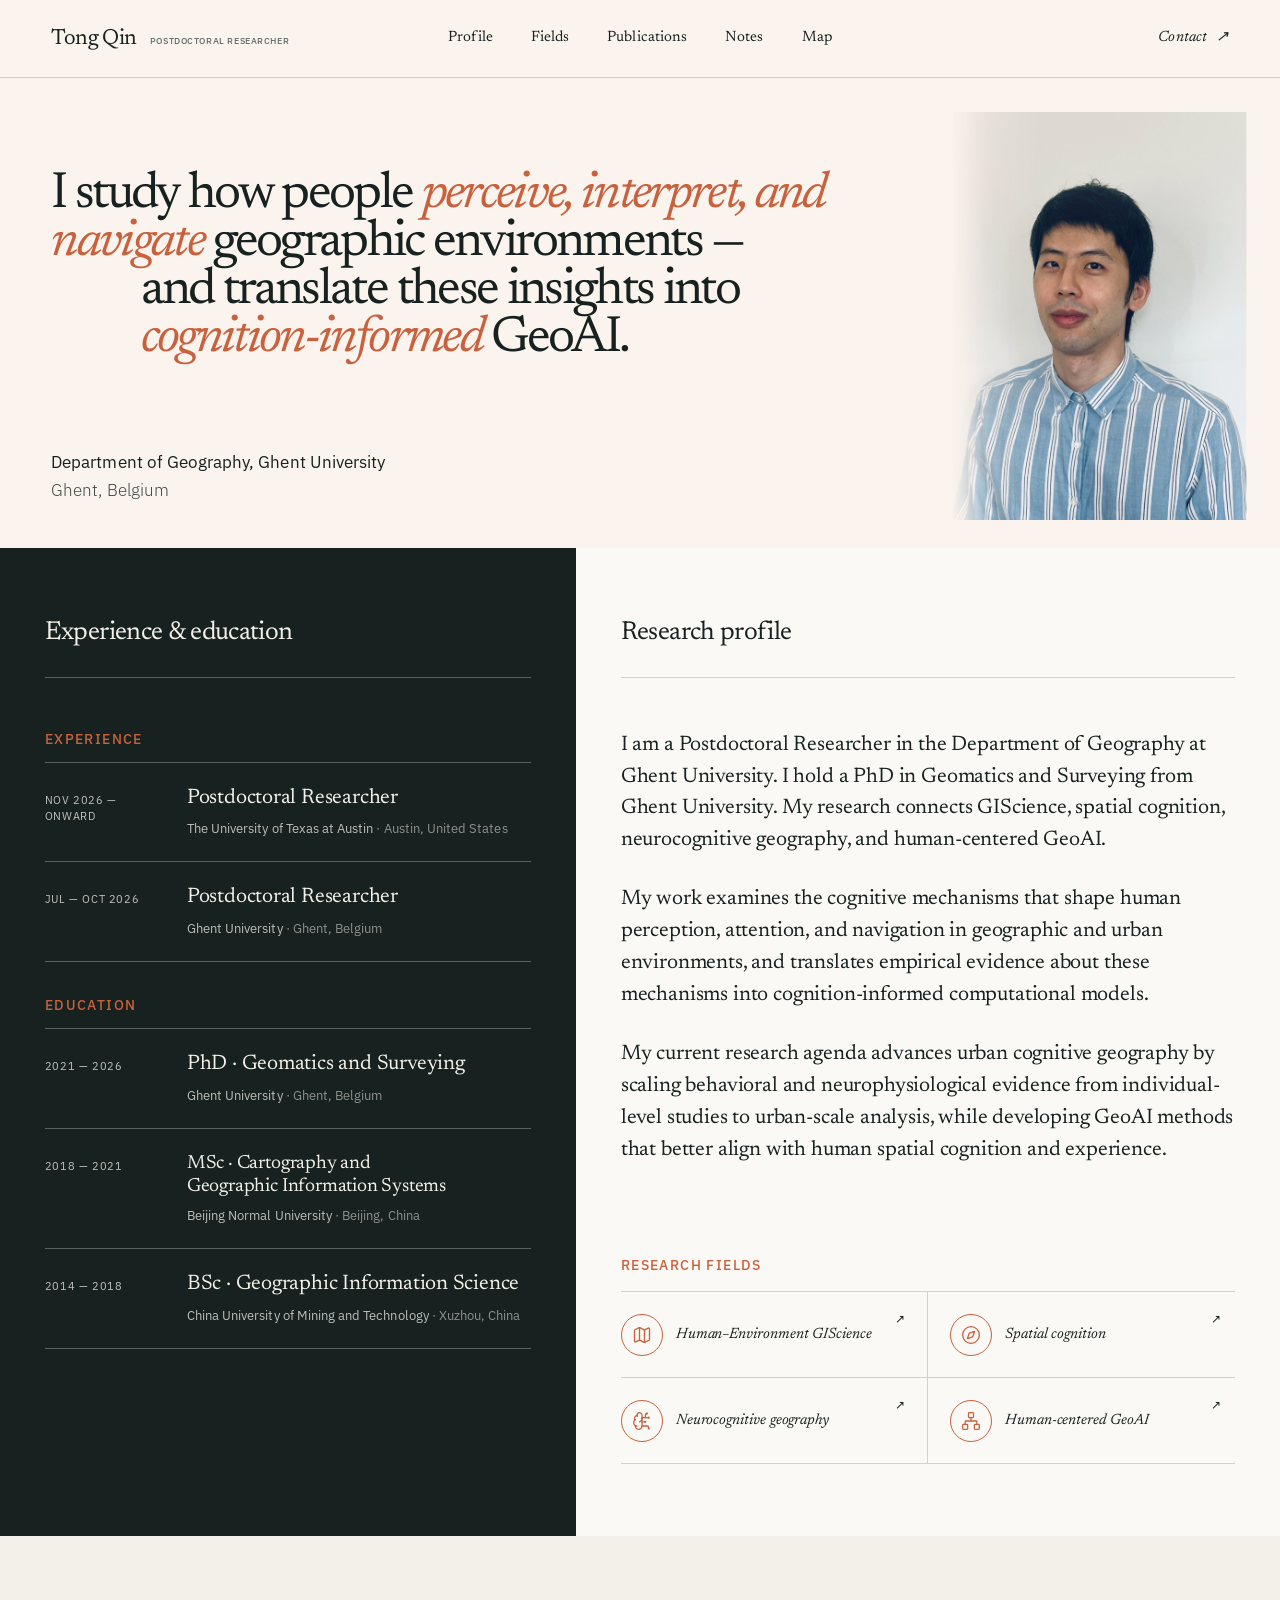
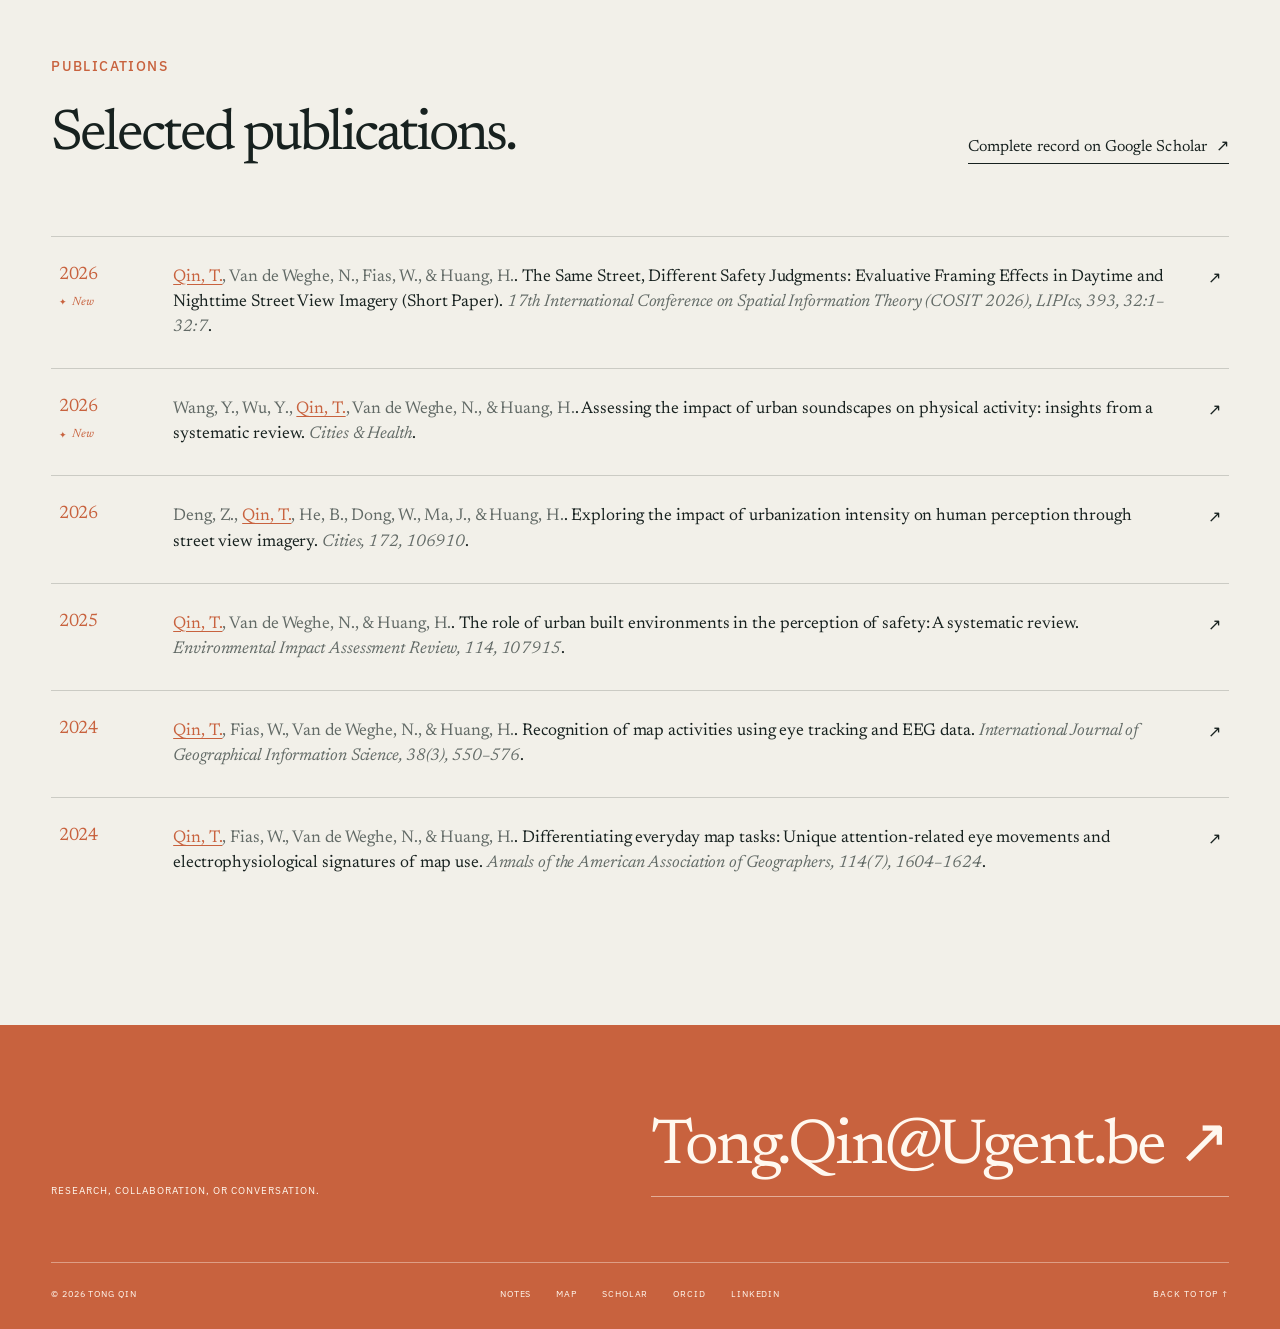
==== commit 690bf64d: "Add COSIT 2026 personal note and short paper" ====
--- a/index.html
+++ b/index.html
@@ -1 +1 @@
-<!DOCTYPE html><html lang="en"><head><meta charSet="utf-8"/><meta name="viewport" content="width=device-width, initial-scale=1"/><link rel="preload" as="image" href="/images/tong-qin-portrait.jpg"/><link rel="stylesheet" href="/_next/static/chunks/0dwx9x0~49gks.css" data-precedence="next"/><link rel="preload" as="script" fetchPriority="low" href="/_next/static/chunks/0ht900cau6_ur.js"/><script src="/_next/static/chunks/0t2z5hkh7v~~b.js" async=""></script><script src="/_next/static/chunks/07lhk_q6pmm3r.js" async=""></script><script src="/_next/static/chunks/turbopack-0cek.dh0dqtgy.js" async=""></script><script src="/_next/static/chunks/0dbhjjzl8qfwv.js" async=""></script><script src="/_next/static/chunks/0hd.bmscic5zm.js" async=""></script><title>Tong Qin — GIScience &amp; Human-Centered GeoAI</title><meta name="description" content="Research on how people perceive, interpret, and navigate geographic environments, translated into cognition-informed GeoAI."/><script src="/_next/static/chunks/03~yq9q893hmn.js" noModule=""></script></head><body><div hidden=""><!--$--><!--/$--></div><main><header class="site-header"><a class="wordmark" href="#top" aria-label="Tong Qin, Postdoctoral Researcher, home"><span>Tong Qin</span><small>Postdoctoral Researcher</small></a><nav aria-label="Primary navigation"><a class="primary-nav-link" href="#profile">Profile</a><div class="nav-dropdown"><a class="primary-nav-link" href="#fields" aria-haspopup="true">Fields</a><div class="fields-menu" aria-label="Research fields"><a href="/research/giscience-cartography"><span aria-hidden="true"><svg xmlns="http://www.w3.org/2000/svg" width="14" height="14" viewBox="0 0 24 24" fill="none" stroke="currentColor" stroke-width="1.55" stroke-linecap="round" stroke-linejoin="round" class="lucide lucide-map" aria-hidden="true"><path d="M14.106 5.553a2 2 0 0 0 1.788 0l3.659-1.83A1 1 0 0 1 21 4.619v12.764a1 1 0 0 1-.553.894l-4.553 2.277a2 2 0 0 1-1.788 0l-4.212-2.106a2 2 0 0 0-1.788 0l-3.659 1.83A1 1 0 0 1 3 19.381V6.618a1 1 0 0 1 .553-.894l4.553-2.277a2 2 0 0 1 1.788 0z"></path><path d="M15 5.764v15"></path><path d="M9 3.236v15"></path></svg></span>Human–Environment GIScience<span aria-hidden="true">↗</span></a><a href="/research/spatial-cognition"><span aria-hidden="true"><svg xmlns="http://www.w3.org/2000/svg" width="14" height="14" viewBox="0 0 24 24" fill="none" stroke="currentColor" stroke-width="1.55" stroke-linecap="round" stroke-linejoin="round" class="lucide lucide-compass" aria-hidden="true"><circle cx="12" cy="12" r="10"></circle><path d="m16.24 7.76-1.804 5.411a2 2 0 0 1-1.265 1.265L7.76 16.24l1.804-5.411a2 2 0 0 1 1.265-1.265z"></path></svg></span>Spatial cognition<span aria-hidden="true">↗</span></a><a href="/research/neurocognitive-geography"><span aria-hidden="true"><svg xmlns="http://www.w3.org/2000/svg" width="14" height="14" viewBox="0 0 24 24" fill="none" stroke="currentColor" stroke-width="1.55" stroke-linecap="round" stroke-linejoin="round" class="lucide lucide-brain-circuit" aria-hidden="true"><path d="M12 5a3 3 0 1 0-5.997.125 4 4 0 0 0-2.526 5.77 4 4 0 0 0 .556 6.588A4 4 0 1 0 12 18Z"></path><path d="M9 13a4.5 4.5 0 0 0 3-4"></path><path d="M6.003 5.125A3 3 0 0 0 6.401 6.5"></path><path d="M3.477 10.896a4 4 0 0 1 .585-.396"></path><path d="M6 18a4 4 0 0 1-1.967-.516"></path><path d="M12 13h4"></path><path d="M12 18h6a2 2 0 0 1 2 2v1"></path><path d="M12 8h8"></path><path d="M16 8V5a2 2 0 0 1 2-2"></path><circle cx="16" cy="13" r=".5"></circle><circle cx="18" cy="3" r=".5"></circle><circle cx="20" cy="21" r=".5"></circle><circle cx="20" cy="8" r=".5"></circle></svg></span>Neurocognitive geography<span aria-hidden="true">↗</span></a><a href="/research/human-centered-geoai"><span aria-hidden="true"><svg xmlns="http://www.w3.org/2000/svg" width="14" height="14" viewBox="0 0 24 24" fill="none" stroke="currentColor" stroke-width="1.55" stroke-linecap="round" stroke-linejoin="round" class="lucide lucide-network" aria-hidden="true"><rect x="16" y="16" width="6" height="6" rx="1"></rect><rect x="2" y="16" width="6" height="6" rx="1"></rect><rect x="9" y="2" width="6" height="6" rx="1"></rect><path d="M5 16v-3a1 1 0 0 1 1-1h12a1 1 0 0 1 1 1v3"></path><path d="M12 12V8"></path></svg></span>Human-centered GeoAI<span aria-hidden="true">↗</span></a></div></div><a class="primary-nav-link" href="#publications">Publications</a><a class="primary-nav-link" href="/notes">Notes</a><a class="primary-nav-link" href="/footprints">Map</a></nav><a class="header-contact" href="mailto:Tong.Qin@Ugent.be">Contact <span aria-hidden="true">↗</span></a></header><section class="hero" id="top"><div class="hero-ripple" aria-hidden="true"></div><h1>I study how people <em>perceive, interpret, and navigate</em> geographic environments —<span>and translate these insights into <em>cognition-informed</em> GeoAI.</span></h1><figure class="hero-portrait"><img src="/images/tong-qin-portrait.jpg" alt="Portrait of Tong Qin"/></figure><div class="hero-bottom"><p><strong>Department of Geography, Ghent University</strong><br/>Ghent, Belgium</p></div></section><div class="about-split"><section class="profile section" id="profile"><header class="panel-heading"><h2>Research profile</h2></header><div class="profile-grid"><div class="profile-copy"><p>I am a Postdoctoral Researcher in the Department of Geography at Ghent University. I hold a PhD in Geomatics and Surveying from Ghent University. My research connects GIScience, spatial cognition, neurocognitive geography, and human-centered GeoAI.</p><p>My work examines the cognitive mechanisms that shape human perception, attention, and navigation in geographic and urban environments, and translates empirical evidence about these mechanisms into cognition-informed computational models.</p><p>My current research agenda advances urban cognitive geography by scaling behavioral and neurophysiological evidence from individual-level studies to urban-scale analysis, while developing GeoAI methods that better align with human spatial cognition and experience.</p></div></div><div class="focus-block" id="fields"><p class="focus-title">Research fields</p><div class="focus-line" aria-label="Research fields"><a class="field-link" href="/research/giscience-cartography"><span class="field-icon"><svg xmlns="http://www.w3.org/2000/svg" width="20" height="20" viewBox="0 0 24 24" fill="none" stroke="currentColor" stroke-width="1.55" stroke-linecap="round" stroke-linejoin="round" class="lucide lucide-map" aria-hidden="true"><path d="M14.106 5.553a2 2 0 0 0 1.788 0l3.659-1.83A1 1 0 0 1 21 4.619v12.764a1 1 0 0 1-.553.894l-4.553 2.277a2 2 0 0 1-1.788 0l-4.212-2.106a2 2 0 0 0-1.788 0l-3.659 1.83A1 1 0 0 1 3 19.381V6.618a1 1 0 0 1 .553-.894l4.553-2.277a2 2 0 0 1 1.788 0z"></path><path d="M15 5.764v15"></path><path d="M9 3.236v15"></path></svg></span><span class="field-name">Human–Environment GIScience</span><span class="field-arrow" aria-hidden="true">↗</span></a><a class="field-link" href="/research/spatial-cognition"><span class="field-icon"><svg xmlns="http://www.w3.org/2000/svg" width="20" height="20" viewBox="0 0 24 24" fill="none" stroke="currentColor" stroke-width="1.55" stroke-linecap="round" stroke-linejoin="round" class="lucide lucide-compass" aria-hidden="true"><circle cx="12" cy="12" r="10"></circle><path d="m16.24 7.76-1.804 5.411a2 2 0 0 1-1.265 1.265L7.76 16.24l1.804-5.411a2 2 0 0 1 1.265-1.265z"></path></svg></span><span class="field-name">Spatial cognition</span><span class="field-arrow" aria-hidden="true">↗</span></a><a class="field-link" href="/research/neurocognitive-geography"><span class="field-icon"><svg xmlns="http://www.w3.org/2000/svg" width="20" height="20" viewBox="0 0 24 24" fill="none" stroke="currentColor" stroke-width="1.55" stroke-linecap="round" stroke-linejoin="round" class="lucide lucide-brain-circuit" aria-hidden="true"><path d="M12 5a3 3 0 1 0-5.997.125 4 4 0 0 0-2.526 5.77 4 4 0 0 0 .556 6.588A4 4 0 1 0 12 18Z"></path><path d="M9 13a4.5 4.5 0 0 0 3-4"></path><path d="M6.003 5.125A3 3 0 0 0 6.401 6.5"></path><path d="M3.477 10.896a4 4 0 0 1 .585-.396"></path><path d="M6 18a4 4 0 0 1-1.967-.516"></path><path d="M12 13h4"></path><path d="M12 18h6a2 2 0 0 1 2 2v1"></path><path d="M12 8h8"></path><path d="M16 8V5a2 2 0 0 1 2-2"></path><circle cx="16" cy="13" r=".5"></circle><circle cx="18" cy="3" r=".5"></circle><circle cx="20" cy="21" r=".5"></circle><circle cx="20" cy="8" r=".5"></circle></svg></span><span class="field-name">Neurocognitive geography</span><span class="field-arrow" aria-hidden="true">↗</span></a><a class="field-link" href="/research/human-centered-geoai"><span class="field-icon"><svg xmlns="http://www.w3.org/2000/svg" width="20" height="20" viewBox="0 0 24 24" fill="none" stroke="currentColor" stroke-width="1.55" stroke-linecap="round" stroke-linejoin="round" class="lucide lucide-network" aria-hidden="true"><rect x="16" y="16" width="6" height="6" rx="1"></rect><rect x="2" y="16" width="6" height="6" rx="1"></rect><rect x="9" y="2" width="6" height="6" rx="1"></rect><path d="M5 16v-3a1 1 0 0 1 1-1h12a1 1 0 0 1 1 1v3"></path><path d="M12 12V8"></path></svg></span><span class="field-name">Human-centered GeoAI</span><span class="field-arrow" aria-hidden="true">↗</span></a></div></div></section><section class="experience section" id="experience"><header class="panel-heading"><h2>Experience &amp; education</h2></header><div class="timeline-group"><p class="timeline-label">Experience</p><div class="timeline"><article class="timeline-item"><p class="timeline-period">Nov 2026 — onward</p><div><h3 class="timeline-role">Postdoctoral Researcher</h3><p>The University of Texas at Austin<span> · <!-- -->Austin, United States</span></p></div></article><article class="timeline-item"><p class="timeline-period">Jul — Oct 2026</p><div><h3 class="timeline-role">Postdoctoral Researcher</h3><p>Ghent University<span> · <!-- -->Ghent, Belgium</span></p></div></article></div></div><div class="timeline-group"><p class="timeline-label">Education</p><div class="timeline"><article class="timeline-item"><p class="timeline-period">2021 — 2026</p><div><h3 class="timeline-role" aria-label="PhD · Geomatics and Surveying">PhD · Geomatics and Surveying</h3><p>Ghent University<span> · <!-- -->Ghent, Belgium</span></p></div></article><article class="timeline-item"><p class="timeline-period">2018 — 2021</p><div><h3 class="timeline-role timeline-role-long" aria-label="MSc · Cartography and Geographic Information Systems"><span>MSc · Cartography and</span><span>Geographic Information Systems</span></h3><p>Beijing Normal University<span> · <!-- -->Beijing, China</span></p></div></article><article class="timeline-item"><p class="timeline-period">2014 — 2018</p><div><h3 class="timeline-role" aria-label="BSc · Geographic Information Science">BSc · Geographic Information Science</h3><p>China University of Mining and Technology<span> · <!-- -->Xuzhou, China</span></p></div></article></div></div></section></div><section class="publications section" id="publications"><div class="section-title-row publication-heading"><div><p class="eyebrow">Publications</p><h2>Selected publications.</h2></div><a class="text-link" href="https://scholar.google.com/citations?user=ToNMO4kAAAAJ&amp;hl=en&amp;oi=sra" target="_blank" rel="noreferrer">Complete record on Google Scholar <span aria-hidden="true">↗</span></a></div><div class="publication-list"><a class="publication" href="https://doi.org/10.1080/23748834.2026.2683259" target="_blank" rel="noreferrer" aria-label="View Assessing the impact of urban soundscapes on physical activity: insights from a systematic review at the publisher"><span class="publication-year">2026<small class="new-badge">New</small></span><span class="publication-citation"><span class="publication-authors">Wang, Y., Wu, Y., <strong>Qin, T.</strong>, Van de Weghe, N., &amp; Huang, H.</span>. <!-- -->Assessing the impact of urban soundscapes on physical activity: insights from a systematic review<!-- -->. <em>Cities &amp; Health</em>.</span><span class="publication-arrow"><span aria-hidden="true">↗</span></span></a><a class="publication" href="https://doi.org/10.1016/j.cities.2026.106910" target="_blank" rel="noreferrer" aria-label="View Exploring the impact of urbanization intensity on human perception through street view imagery at the publisher"><span class="publication-year">2026</span><span class="publication-citation"><span class="publication-authors">Deng, Z., <strong>Qin, T.</strong>, He, B., Dong, W., Ma, J., &amp; Huang, H.</span>. <!-- -->Exploring the impact of urbanization intensity on human perception through street view imagery<!-- -->. <em>Cities, 172, 106910</em>.</span><span class="publication-arrow"><span aria-hidden="true">↗</span></span></a><a class="publication" href="https://doi.org/10.1016/j.eiar.2025.107915" target="_blank" rel="noreferrer" aria-label="View The role of urban built environments in the perception of safety: A systematic review at the publisher"><span class="publication-year">2025</span><span class="publication-citation"><span class="publication-authors"><strong>Qin, T.</strong>, Van de Weghe, N., &amp; Huang, H.</span>. <!-- -->The role of urban built environments in the perception of safety: A systematic review<!-- -->. <em>Environmental Impact Assessment Review, 114, 107915</em>.</span><span class="publication-arrow"><span aria-hidden="true">↗</span></span></a><a class="publication" href="https://doi.org/10.1080/13658816.2024.2309188" target="_blank" rel="noreferrer" aria-label="View Recognition of map activities using eye tracking and EEG data at the publisher"><span class="publication-year">2024</span><span class="publication-citation"><span class="publication-authors"><strong>Qin, T.</strong>, Fias, W., Van de Weghe, N., &amp; Huang, H.</span>. <!-- -->Recognition of map activities using eye tracking and EEG data<!-- -->. <em>International Journal of Geographical Information Science, 38(3), 550–576</em>.</span><span class="publication-arrow"><span aria-hidden="true">↗</span></span></a><a class="publication" href="https://doi.org/10.1080/24694452.2024.2353845" target="_blank" rel="noreferrer" aria-label="View Differentiating everyday map tasks: Unique attention-related eye movements and electrophysiological signatures of map use at the publisher"><span class="publication-year">2024</span><span class="publication-citation"><span class="publication-authors"><strong>Qin, T.</strong>, Fias, W., Van de Weghe, N., &amp; Huang, H.</span>. <!-- -->Differentiating everyday map tasks: Unique attention-related eye movements and electrophysiological signatures of map use<!-- -->. <em>Annals of the American Association of Geographers, 114(7), 1604–1624</em>.</span><span class="publication-arrow"><span aria-hidden="true">↗</span></span></a></div></section><footer><div class="footer-top"><p>Research, collaboration, or conversation.</p><a href="mailto:Tong.Qin@Ugent.be">Tong.Qin@Ugent.be <span aria-hidden="true">↗</span></a></div><div class="footer-bottom"><span>© 2026 Tong Qin</span><div><a href="/notes">Notes</a><a href="/footprints">Map</a><a href="https://scholar.google.com/citations?user=ToNMO4kAAAAJ&amp;hl=en&amp;oi=sra" target="_blank" rel="noreferrer">Scholar</a><a href="https://orcid.org/0000-0001-5724-2105" target="_blank" rel="noreferrer">ORCID</a><a href="https://www.linkedin.com/in/tong-qin-729b31312/" target="_blank" rel="noreferrer">LinkedIn</a></div><a href="#top">Back to top ↑</a></div></footer></main><!--$--><!--/$--><script src="/_next/static/chunks/0ht900cau6_ur.js" id="_R_" async=""></script><script>(self.__next_f=self.__next_f||[]).push([0])</script><script>self.__next_f.push([1,"1:\"$Sreact.fragment\"\n2:I[39756,[\"/_next/static/chunks/0dbhjjzl8qfwv.js\"],\"default\"]\n3:I[37457,[\"/_next/static/chunks/0dbhjjzl8qfwv.js\"],\"default\"]\n4:I[47257,[\"/_next/static/chunks/0dbhjjzl8qfwv.js\"],\"ClientPageRoot\"]\n5:I[31713,[\"/_next/static/chunks/0dbhjjzl8qfwv.js\",\"/_next/static/chunks/0hd.bmscic5zm.js\"],\"default\"]\n8:I[97367,[\"/_next/static/chunks/0dbhjjzl8qfwv.js\"],\"OutletBoundary\"]\n9:\"$Sreact.suspense\"\nb:I[97367,[\"/_next/static/chunks/0dbhjjzl8qfwv.js\"],\"ViewportBoundary\"]\nd:I[97367,[\"/_next/static/chunks/0dbhjjzl8qfwv.js\"],\"MetadataBoundary\"]\nf:I[68027,[\"/_next/static/chunks/0dbhjjzl8qfwv.js\"],\"default\",1]\n:HL[\"/_next/static/chunks/0dwx9x0~49gks.css\",\"style\"]\n"])</script><script>self.__next_f.push([1,"0:{\"P\":null,\"c\":[\"\",\"\"],\"q\":\"\",\"i\":false,\"f\":[[[\"\",{\"children\":[\"__PAGE__\",{}]},\"$undefined\",\"$undefined\",16],[[\"$\",\"$1\",\"c\",{\"children\":[[[\"$\",\"link\",\"0\",{\"rel\":\"stylesheet\",\"href\":\"/_next/static/chunks/0dwx9x0~49gks.css\",\"precedence\":\"next\",\"crossOrigin\":\"$undefined\",\"nonce\":\"$undefined\"}],[\"$\",\"script\",\"script-0\",{\"src\":\"/_next/static/chunks/0dbhjjzl8qfwv.js\",\"async\":true,\"nonce\":\"$undefined\"}]],[\"$\",\"html\",null,{\"lang\":\"en\",\"children\":[\"$\",\"body\",null,{\"children\":[\"$\",\"$L2\",null,{\"parallelRouterKey\":\"children\",\"error\":\"$undefined\",\"errorStyles\":\"$undefined\",\"errorScripts\":\"$undefined\",\"template\":[\"$\",\"$L3\",null,{}],\"templateStyles\":\"$undefined\",\"templateScripts\":\"$undefined\",\"notFound\":[[[\"$\",\"title\",null,{\"children\":\"404: This page could not be found.\"}],[\"$\",\"div\",null,{\"style\":{\"fontFamily\":\"system-ui,\\\"Segoe UI\\\",Roboto,Helvetica,Arial,sans-serif,\\\"Apple Color Emoji\\\",\\\"Segoe UI Emoji\\\"\",\"height\":\"100vh\",\"textAlign\":\"center\",\"display\":\"flex\",\"flexDirection\":\"column\",\"alignItems\":\"center\",\"justifyContent\":\"center\"},\"children\":[\"$\",\"div\",null,{\"children\":[[\"$\",\"style\",null,{\"dangerouslySetInnerHTML\":{\"__html\":\"body{color:#000;background:#fff;margin:0}.next-error-h1{border-right:1px solid rgba(0,0,0,.3)}@media (prefers-color-scheme:dark){body{color:#fff;background:#000}.next-error-h1{border-right:1px solid rgba(255,255,255,.3)}}\"}}],[\"$\",\"h1\",null,{\"className\":\"next-error-h1\",\"style\":{\"display\":\"inline-block\",\"margin\":\"0 20px 0 0\",\"padding\":\"0 23px 0 0\",\"fontSize\":24,\"fontWeight\":500,\"verticalAlign\":\"top\",\"lineHeight\":\"49px\"},\"children\":404}],[\"$\",\"div\",null,{\"style\":{\"display\":\"inline-block\"},\"children\":[\"$\",\"h2\",null,{\"style\":{\"fontSize\":14,\"fontWeight\":400,\"lineHeight\":\"49px\",\"margin\":0},\"children\":\"This page could not be found.\"}]}]]}]}]],[]],\"forbidden\":\"$undefined\",\"unauthorized\":\"$undefined\"}]}]}]]}],{\"children\":[[\"$\",\"$1\",\"c\",{\"children\":[[\"$\",\"$L4\",null,{\"Component\":\"$5\",\"serverProvidedParams\":{\"searchParams\":{},\"params\":{},\"promises\":[\"$@6\",\"$@7\"]}}],[[\"$\",\"script\",\"script-0\",{\"src\":\"/_next/static/chunks/0hd.bmscic5zm.js\",\"async\":true,\"nonce\":\"$undefined\"}]],[\"$\",\"$L8\",null,{\"children\":[\"$\",\"$9\",null,{\"name\":\"Next.MetadataOutlet\",\"children\":\"$@a\"}]}]]}],{},null,false,null]},null,false,null],[\"$\",\"$1\",\"h\",{\"children\":[null,[\"$\",\"$Lb\",null,{\"children\":\"$Lc\"}],[\"$\",\"div\",null,{\"hidden\":true,\"children\":[\"$\",\"$Ld\",null,{\"children\":[\"$\",\"$9\",null,{\"name\":\"Next.Metadata\",\"children\":\"$Le\"}]}]}],null]}],false]],\"m\":\"$undefined\",\"G\":[\"$f\",[[\"$\",\"link\",\"0\",{\"rel\":\"stylesheet\",\"href\":\"/_next/static/chunks/0dwx9x0~49gks.css\",\"precedence\":\"next\",\"crossOrigin\":\"$undefined\",\"nonce\":\"$undefined\"}]]],\"S\":true,\"h\":null,\"s\":\"$undefined\",\"l\":\"$undefined\",\"p\":\"$undefined\",\"d\":\"$undefined\",\"b\":\"7n9ZTC2MnBRNo0GYieKWj\"}\n"])</script><script>self.__next_f.push([1,"6:{}\n7:\"$0:f:0:1:1:children:0:props:children:0:props:serverProvidedParams:params\"\n"])</script><script>self.__next_f.push([1,"c:[[\"$\",\"meta\",\"0\",{\"charSet\":\"utf-8\"}],[\"$\",\"meta\",\"1\",{\"name\":\"viewport\",\"content\":\"width=device-width, initial-scale=1\"}]]\n"])</script><script>self.__next_f.push([1,"a:null\ne:[[\"$\",\"title\",\"0\",{\"children\":\"Tong Qin — GIScience \u0026 Human-Centered GeoAI\"}],[\"$\",\"meta\",\"1\",{\"name\":\"description\",\"content\":\"Research on how people perceive, interpret, and navigate geographic environments, translated into cognition-informed GeoAI.\"}]]\n"])</script></body></html>+<!DOCTYPE html><html lang="en"><head><meta charSet="utf-8"/><meta name="viewport" content="width=device-width, initial-scale=1"/><link rel="preload" as="image" href="/images/tong-qin-portrait.jpg"/><link rel="stylesheet" href="/_next/static/chunks/0dwx9x0~49gks.css" data-precedence="next"/><link rel="preload" as="script" fetchPriority="low" href="/_next/static/chunks/0ht900cau6_ur.js"/><script src="/_next/static/chunks/0t2z5hkh7v~~b.js" async=""></script><script src="/_next/static/chunks/07lhk_q6pmm3r.js" async=""></script><script src="/_next/static/chunks/turbopack-0cek.dh0dqtgy.js" async=""></script><script src="/_next/static/chunks/0dbhjjzl8qfwv.js" async=""></script><script src="/_next/static/chunks/0hd.bmscic5zm-cosit2026.js" async=""></script><title>Tong Qin — GIScience &amp; Human-Centered GeoAI</title><meta name="description" content="Research on how people perceive, interpret, and navigate geographic environments, translated into cognition-informed GeoAI."/><script src="/_next/static/chunks/03~yq9q893hmn.js" noModule=""></script></head><body><div hidden=""><!--$--><!--/$--></div><main><header class="site-header"><a class="wordmark" href="#top" aria-label="Tong Qin, Postdoctoral Researcher, home"><span>Tong Qin</span><small>Postdoctoral Researcher</small></a><nav aria-label="Primary navigation"><a class="primary-nav-link" href="#profile">Profile</a><div class="nav-dropdown"><a class="primary-nav-link" href="#fields" aria-haspopup="true">Fields</a><div class="fields-menu" aria-label="Research fields"><a href="/research/giscience-cartography"><span aria-hidden="true"><svg xmlns="http://www.w3.org/2000/svg" width="14" height="14" viewBox="0 0 24 24" fill="none" stroke="currentColor" stroke-width="1.55" stroke-linecap="round" stroke-linejoin="round" class="lucide lucide-map" aria-hidden="true"><path d="M14.106 5.553a2 2 0 0 0 1.788 0l3.659-1.83A1 1 0 0 1 21 4.619v12.764a1 1 0 0 1-.553.894l-4.553 2.277a2 2 0 0 1-1.788 0l-4.212-2.106a2 2 0 0 0-1.788 0l-3.659 1.83A1 1 0 0 1 3 19.381V6.618a1 1 0 0 1 .553-.894l4.553-2.277a2 2 0 0 1 1.788 0z"></path><path d="M15 5.764v15"></path><path d="M9 3.236v15"></path></svg></span>Human–Environment GIScience<span aria-hidden="true">↗</span></a><a href="/research/spatial-cognition"><span aria-hidden="true"><svg xmlns="http://www.w3.org/2000/svg" width="14" height="14" viewBox="0 0 24 24" fill="none" stroke="currentColor" stroke-width="1.55" stroke-linecap="round" stroke-linejoin="round" class="lucide lucide-compass" aria-hidden="true"><circle cx="12" cy="12" r="10"></circle><path d="m16.24 7.76-1.804 5.411a2 2 0 0 1-1.265 1.265L7.76 16.24l1.804-5.411a2 2 0 0 1 1.265-1.265z"></path></svg></span>Spatial cognition<span aria-hidden="true">↗</span></a><a href="/research/neurocognitive-geography"><span aria-hidden="true"><svg xmlns="http://www.w3.org/2000/svg" width="14" height="14" viewBox="0 0 24 24" fill="none" stroke="currentColor" stroke-width="1.55" stroke-linecap="round" stroke-linejoin="round" class="lucide lucide-brain-circuit" aria-hidden="true"><path d="M12 5a3 3 0 1 0-5.997.125 4 4 0 0 0-2.526 5.77 4 4 0 0 0 .556 6.588A4 4 0 1 0 12 18Z"></path><path d="M9 13a4.5 4.5 0 0 0 3-4"></path><path d="M6.003 5.125A3 3 0 0 0 6.401 6.5"></path><path d="M3.477 10.896a4 4 0 0 1 .585-.396"></path><path d="M6 18a4 4 0 0 1-1.967-.516"></path><path d="M12 13h4"></path><path d="M12 18h6a2 2 0 0 1 2 2v1"></path><path d="M12 8h8"></path><path d="M16 8V5a2 2 0 0 1 2-2"></path><circle cx="16" cy="13" r=".5"></circle><circle cx="18" cy="3" r=".5"></circle><circle cx="20" cy="21" r=".5"></circle><circle cx="20" cy="8" r=".5"></circle></svg></span>Neurocognitive geography<span aria-hidden="true">↗</span></a><a href="/research/human-centered-geoai"><span aria-hidden="true"><svg xmlns="http://www.w3.org/2000/svg" width="14" height="14" viewBox="0 0 24 24" fill="none" stroke="currentColor" stroke-width="1.55" stroke-linecap="round" stroke-linejoin="round" class="lucide lucide-network" aria-hidden="true"><rect x="16" y="16" width="6" height="6" rx="1"></rect><rect x="2" y="16" width="6" height="6" rx="1"></rect><rect x="9" y="2" width="6" height="6" rx="1"></rect><path d="M5 16v-3a1 1 0 0 1 1-1h12a1 1 0 0 1 1 1v3"></path><path d="M12 12V8"></path></svg></span>Human-centered GeoAI<span aria-hidden="true">↗</span></a></div></div><a class="primary-nav-link" href="#publications">Publications</a><a class="primary-nav-link" href="/notes">Notes</a><a class="primary-nav-link" href="/footprints">Map</a></nav><a class="header-contact" href="mailto:Tong.Qin@Ugent.be">Contact <span aria-hidden="true">↗</span></a></header><section class="hero" id="top"><div class="hero-ripple" aria-hidden="true"></div><h1>I study how people <em>perceive, interpret, and navigate</em> geographic environments —<span>and translate these insights into <em>cognition-informed</em> GeoAI.</span></h1><figure class="hero-portrait"><img src="/images/tong-qin-portrait.jpg" alt="Portrait of Tong Qin"/></figure><div class="hero-bottom"><p><strong>Department of Geography, Ghent University</strong><br/>Ghent, Belgium</p></div></section><div class="about-split"><section class="profile section" id="profile"><header class="panel-heading"><h2>Research profile</h2></header><div class="profile-grid"><div class="profile-copy"><p>I am a Postdoctoral Researcher in the Department of Geography at Ghent University. I hold a PhD in Geomatics and Surveying from Ghent University. My research connects GIScience, spatial cognition, neurocognitive geography, and human-centered GeoAI.</p><p>My work examines the cognitive mechanisms that shape human perception, attention, and navigation in geographic and urban environments, and translates empirical evidence about these mechanisms into cognition-informed computational models.</p><p>My current research agenda advances urban cognitive geography by scaling behavioral and neurophysiological evidence from individual-level studies to urban-scale analysis, while developing GeoAI methods that better align with human spatial cognition and experience.</p></div></div><div class="focus-block" id="fields"><p class="focus-title">Research fields</p><div class="focus-line" aria-label="Research fields"><a class="field-link" href="/research/giscience-cartography"><span class="field-icon"><svg xmlns="http://www.w3.org/2000/svg" width="20" height="20" viewBox="0 0 24 24" fill="none" stroke="currentColor" stroke-width="1.55" stroke-linecap="round" stroke-linejoin="round" class="lucide lucide-map" aria-hidden="true"><path d="M14.106 5.553a2 2 0 0 0 1.788 0l3.659-1.83A1 1 0 0 1 21 4.619v12.764a1 1 0 0 1-.553.894l-4.553 2.277a2 2 0 0 1-1.788 0l-4.212-2.106a2 2 0 0 0-1.788 0l-3.659 1.83A1 1 0 0 1 3 19.381V6.618a1 1 0 0 1 .553-.894l4.553-2.277a2 2 0 0 1 1.788 0z"></path><path d="M15 5.764v15"></path><path d="M9 3.236v15"></path></svg></span><span class="field-name">Human–Environment GIScience</span><span class="field-arrow" aria-hidden="true">↗</span></a><a class="field-link" href="/research/spatial-cognition"><span class="field-icon"><svg xmlns="http://www.w3.org/2000/svg" width="20" height="20" viewBox="0 0 24 24" fill="none" stroke="currentColor" stroke-width="1.55" stroke-linecap="round" stroke-linejoin="round" class="lucide lucide-compass" aria-hidden="true"><circle cx="12" cy="12" r="10"></circle><path d="m16.24 7.76-1.804 5.411a2 2 0 0 1-1.265 1.265L7.76 16.24l1.804-5.411a2 2 0 0 1 1.265-1.265z"></path></svg></span><span class="field-name">Spatial cognition</span><span class="field-arrow" aria-hidden="true">↗</span></a><a class="field-link" href="/research/neurocognitive-geography"><span class="field-icon"><svg xmlns="http://www.w3.org/2000/svg" width="20" height="20" viewBox="0 0 24 24" fill="none" stroke="currentColor" stroke-width="1.55" stroke-linecap="round" stroke-linejoin="round" class="lucide lucide-brain-circuit" aria-hidden="true"><path d="M12 5a3 3 0 1 0-5.997.125 4 4 0 0 0-2.526 5.77 4 4 0 0 0 .556 6.588A4 4 0 1 0 12 18Z"></path><path d="M9 13a4.5 4.5 0 0 0 3-4"></path><path d="M6.003 5.125A3 3 0 0 0 6.401 6.5"></path><path d="M3.477 10.896a4 4 0 0 1 .585-.396"></path><path d="M6 18a4 4 0 0 1-1.967-.516"></path><path d="M12 13h4"></path><path d="M12 18h6a2 2 0 0 1 2 2v1"></path><path d="M12 8h8"></path><path d="M16 8V5a2 2 0 0 1 2-2"></path><circle cx="16" cy="13" r=".5"></circle><circle cx="18" cy="3" r=".5"></circle><circle cx="20" cy="21" r=".5"></circle><circle cx="20" cy="8" r=".5"></circle></svg></span><span class="field-name">Neurocognitive geography</span><span class="field-arrow" aria-hidden="true">↗</span></a><a class="field-link" href="/research/human-centered-geoai"><span class="field-icon"><svg xmlns="http://www.w3.org/2000/svg" width="20" height="20" viewBox="0 0 24 24" fill="none" stroke="currentColor" stroke-width="1.55" stroke-linecap="round" stroke-linejoin="round" class="lucide lucide-network" aria-hidden="true"><rect x="16" y="16" width="6" height="6" rx="1"></rect><rect x="2" y="16" width="6" height="6" rx="1"></rect><rect x="9" y="2" width="6" height="6" rx="1"></rect><path d="M5 16v-3a1 1 0 0 1 1-1h12a1 1 0 0 1 1 1v3"></path><path d="M12 12V8"></path></svg></span><span class="field-name">Human-centered GeoAI</span><span class="field-arrow" aria-hidden="true">↗</span></a></div></div></section><section class="experience section" id="experience"><header class="panel-heading"><h2>Experience &amp; education</h2></header><div class="timeline-group"><p class="timeline-label">Experience</p><div class="timeline"><article class="timeline-item"><p class="timeline-period">Nov 2026 — onward</p><div><h3 class="timeline-role">Postdoctoral Researcher</h3><p>The University of Texas at Austin<span> · <!-- -->Austin, United States</span></p></div></article><article class="timeline-item"><p class="timeline-period">Jul — Oct 2026</p><div><h3 class="timeline-role">Postdoctoral Researcher</h3><p>Ghent University<span> · <!-- -->Ghent, Belgium</span></p></div></article></div></div><div class="timeline-group"><p class="timeline-label">Education</p><div class="timeline"><article class="timeline-item"><p class="timeline-period">2021 — 2026</p><div><h3 class="timeline-role" aria-label="PhD · Geomatics and Surveying">PhD · Geomatics and Surveying</h3><p>Ghent University<span> · <!-- -->Ghent, Belgium</span></p></div></article><article class="timeline-item"><p class="timeline-period">2018 — 2021</p><div><h3 class="timeline-role timeline-role-long" aria-label="MSc · Cartography and Geographic Information Systems"><span>MSc · Cartography and</span><span>Geographic Information Systems</span></h3><p>Beijing Normal University<span> · <!-- -->Beijing, China</span></p></div></article><article class="timeline-item"><p class="timeline-period">2014 — 2018</p><div><h3 class="timeline-role" aria-label="BSc · Geographic Information Science">BSc · Geographic Information Science</h3><p>China University of Mining and Technology<span> · <!-- -->Xuzhou, China</span></p></div></article></div></div></section></div><section class="publications section" id="publications"><div class="section-title-row publication-heading"><div><p class="eyebrow">Publications</p><h2>Selected publications.</h2></div><a class="text-link" href="https://scholar.google.com/citations?user=ToNMO4kAAAAJ&amp;hl=en&amp;oi=sra" target="_blank" rel="noreferrer">Complete record on Google Scholar <span aria-hidden="true">↗</span></a></div><div class="publication-list"><a class="publication" href="https://doi.org/10.4230/LIPIcs.COSIT.2026.32" target="_blank" rel="noreferrer" aria-label="View The Same Street, Different Safety Judgments: Evaluative Framing Effects in Daytime and Nighttime Street View Imagery (Short Paper) at the publisher"><span class="publication-year">2026<small class="new-badge">New</small></span><span class="publication-citation"><span class="publication-authors"><strong>Qin, T.</strong>, Van de Weghe, N., Fias, W., &amp; Huang, H.</span>. The Same Street, Different Safety Judgments: Evaluative Framing Effects in Daytime and Nighttime Street View Imagery (Short Paper). <em>17th International Conference on Spatial Information Theory (COSIT 2026), LIPIcs, 393, 32:1–32:7</em>.</span><span class="publication-arrow"><span aria-hidden="true">↗</span></span></a><a class="publication" href="https://doi.org/10.1080/23748834.2026.2683259" target="_blank" rel="noreferrer" aria-label="View Assessing the impact of urban soundscapes on physical activity: insights from a systematic review at the publisher"><span class="publication-year">2026<small class="new-badge">New</small></span><span class="publication-citation"><span class="publication-authors">Wang, Y., Wu, Y., <strong>Qin, T.</strong>, Van de Weghe, N., &amp; Huang, H.</span>. <!-- -->Assessing the impact of urban soundscapes on physical activity: insights from a systematic review<!-- -->. <em>Cities &amp; Health</em>.</span><span class="publication-arrow"><span aria-hidden="true">↗</span></span></a><a class="publication" href="https://doi.org/10.1016/j.cities.2026.106910" target="_blank" rel="noreferrer" aria-label="View Exploring the impact of urbanization intensity on human perception through street view imagery at the publisher"><span class="publication-year">2026</span><span class="publication-citation"><span class="publication-authors">Deng, Z., <strong>Qin, T.</strong>, He, B., Dong, W., Ma, J., &amp; Huang, H.</span>. <!-- -->Exploring the impact of urbanization intensity on human perception through street view imagery<!-- -->. <em>Cities, 172, 106910</em>.</span><span class="publication-arrow"><span aria-hidden="true">↗</span></span></a><a class="publication" href="https://doi.org/10.1016/j.eiar.2025.107915" target="_blank" rel="noreferrer" aria-label="View The role of urban built environments in the perception of safety: A systematic review at the publisher"><span class="publication-year">2025</span><span class="publication-citation"><span class="publication-authors"><strong>Qin, T.</strong>, Van de Weghe, N., &amp; Huang, H.</span>. <!-- -->The role of urban built environments in the perception of safety: A systematic review<!-- -->. <em>Environmental Impact Assessment Review, 114, 107915</em>.</span><span class="publication-arrow"><span aria-hidden="true">↗</span></span></a><a class="publication" href="https://doi.org/10.1080/13658816.2024.2309188" target="_blank" rel="noreferrer" aria-label="View Recognition of map activities using eye tracking and EEG data at the publisher"><span class="publication-year">2024</span><span class="publication-citation"><span class="publication-authors"><strong>Qin, T.</strong>, Fias, W., Van de Weghe, N., &amp; Huang, H.</span>. <!-- -->Recognition of map activities using eye tracking and EEG data<!-- -->. <em>International Journal of Geographical Information Science, 38(3), 550–576</em>.</span><span class="publication-arrow"><span aria-hidden="true">↗</span></span></a><a class="publication" href="https://doi.org/10.1080/24694452.2024.2353845" target="_blank" rel="noreferrer" aria-label="View Differentiating everyday map tasks: Unique attention-related eye movements and electrophysiological signatures of map use at the publisher"><span class="publication-year">2024</span><span class="publication-citation"><span class="publication-authors"><strong>Qin, T.</strong>, Fias, W., Van de Weghe, N., &amp; Huang, H.</span>. <!-- -->Differentiating everyday map tasks: Unique attention-related eye movements and electrophysiological signatures of map use<!-- -->. <em>Annals of the American Association of Geographers, 114(7), 1604–1624</em>.</span><span class="publication-arrow"><span aria-hidden="true">↗</span></span></a></div></section><footer><div class="footer-top"><p>Research, collaboration, or conversation.</p><a href="mailto:Tong.Qin@Ugent.be">Tong.Qin@Ugent.be <span aria-hidden="true">↗</span></a></div><div class="footer-bottom"><span>© 2026 Tong Qin</span><div><a href="/notes">Notes</a><a href="/footprints">Map</a><a href="https://scholar.google.com/citations?user=ToNMO4kAAAAJ&amp;hl=en&amp;oi=sra" target="_blank" rel="noreferrer">Scholar</a><a href="https://orcid.org/0000-0001-5724-2105" target="_blank" rel="noreferrer">ORCID</a><a href="https://www.linkedin.com/in/tong-qin-729b31312/" target="_blank" rel="noreferrer">LinkedIn</a></div><a href="#top">Back to top ↑</a></div></footer></main><!--$--><!--/$--><script src="/_next/static/chunks/0ht900cau6_ur.js" id="_R_" async=""></script><script>(self.__next_f=self.__next_f||[]).push([0])</script><script>self.__next_f.push([1,"1:\"$Sreact.fragment\"\n2:I[39756,[\"/_next/static/chunks/0dbhjjzl8qfwv.js\"],\"default\"]\n3:I[37457,[\"/_next/static/chunks/0dbhjjzl8qfwv.js\"],\"default\"]\n4:I[47257,[\"/_next/static/chunks/0dbhjjzl8qfwv.js\"],\"ClientPageRoot\"]\n5:I[31713,[\"/_next/static/chunks/0dbhjjzl8qfwv.js\",\"/_next/static/chunks/0hd.bmscic5zm-cosit2026.js\"],\"default\"]\n8:I[97367,[\"/_next/static/chunks/0dbhjjzl8qfwv.js\"],\"OutletBoundary\"]\n9:\"$Sreact.suspense\"\nb:I[97367,[\"/_next/static/chunks/0dbhjjzl8qfwv.js\"],\"ViewportBoundary\"]\nd:I[97367,[\"/_next/static/chunks/0dbhjjzl8qfwv.js\"],\"MetadataBoundary\"]\nf:I[68027,[\"/_next/static/chunks/0dbhjjzl8qfwv.js\"],\"default\",1]\n:HL[\"/_next/static/chunks/0dwx9x0~49gks.css\",\"style\"]\n"])</script><script>self.__next_f.push([1,"0:{\"P\":null,\"c\":[\"\",\"\"],\"q\":\"\",\"i\":false,\"f\":[[[\"\",{\"children\":[\"__PAGE__\",{}]},\"$undefined\",\"$undefined\",16],[[\"$\",\"$1\",\"c\",{\"children\":[[[\"$\",\"link\",\"0\",{\"rel\":\"stylesheet\",\"href\":\"/_next/static/chunks/0dwx9x0~49gks.css\",\"precedence\":\"next\",\"crossOrigin\":\"$undefined\",\"nonce\":\"$undefined\"}],[\"$\",\"script\",\"script-0\",{\"src\":\"/_next/static/chunks/0dbhjjzl8qfwv.js\",\"async\":true,\"nonce\":\"$undefined\"}]],[\"$\",\"html\",null,{\"lang\":\"en\",\"children\":[\"$\",\"body\",null,{\"children\":[\"$\",\"$L2\",null,{\"parallelRouterKey\":\"children\",\"error\":\"$undefined\",\"errorStyles\":\"$undefined\",\"errorScripts\":\"$undefined\",\"template\":[\"$\",\"$L3\",null,{}],\"templateStyles\":\"$undefined\",\"templateScripts\":\"$undefined\",\"notFound\":[[[\"$\",\"title\",null,{\"children\":\"404: This page could not be found.\"}],[\"$\",\"div\",null,{\"style\":{\"fontFamily\":\"system-ui,\\\"Segoe UI\\\",Roboto,Helvetica,Arial,sans-serif,\\\"Apple Color Emoji\\\",\\\"Segoe UI Emoji\\\"\",\"height\":\"100vh\",\"textAlign\":\"center\",\"display\":\"flex\",\"flexDirection\":\"column\",\"alignItems\":\"center\",\"justifyContent\":\"center\"},\"children\":[\"$\",\"div\",null,{\"children\":[[\"$\",\"style\",null,{\"dangerouslySetInnerHTML\":{\"__html\":\"body{color:#000;background:#fff;margin:0}.next-error-h1{border-right:1px solid rgba(0,0,0,.3)}@media (prefers-color-scheme:dark){body{color:#fff;background:#000}.next-error-h1{border-right:1px solid rgba(255,255,255,.3)}}\"}}],[\"$\",\"h1\",null,{\"className\":\"next-error-h1\",\"style\":{\"display\":\"inline-block\",\"margin\":\"0 20px 0 0\",\"padding\":\"0 23px 0 0\",\"fontSize\":24,\"fontWeight\":500,\"verticalAlign\":\"top\",\"lineHeight\":\"49px\"},\"children\":404}],[\"$\",\"div\",null,{\"style\":{\"display\":\"inline-block\"},\"children\":[\"$\",\"h2\",null,{\"style\":{\"fontSize\":14,\"fontWeight\":400,\"lineHeight\":\"49px\",\"margin\":0},\"children\":\"This page could not be found.\"}]}]]}]}]],[]],\"forbidden\":\"$undefined\",\"unauthorized\":\"$undefined\"}]}]}]]}],{\"children\":[[\"$\",\"$1\",\"c\",{\"children\":[[\"$\",\"$L4\",null,{\"Component\":\"$5\",\"serverProvidedParams\":{\"searchParams\":{},\"params\":{},\"promises\":[\"$@6\",\"$@7\"]}}],[[\"$\",\"script\",\"script-0\",{\"src\":\"/_next/static/chunks/0hd.bmscic5zm-cosit2026.js\",\"async\":true,\"nonce\":\"$undefined\"}]],[\"$\",\"$L8\",null,{\"children\":[\"$\",\"$9\",null,{\"name\":\"Next.MetadataOutlet\",\"children\":\"$@a\"}]}]]}],{},null,false,null]},null,false,null],[\"$\",\"$1\",\"h\",{\"children\":[null,[\"$\",\"$Lb\",null,{\"children\":\"$Lc\"}],[\"$\",\"div\",null,{\"hidden\":true,\"children\":[\"$\",\"$Ld\",null,{\"children\":[\"$\",\"$9\",null,{\"name\":\"Next.Metadata\",\"children\":\"$Le\"}]}]}],null]}],false]],\"m\":\"$undefined\",\"G\":[\"$f\",[[\"$\",\"link\",\"0\",{\"rel\":\"stylesheet\",\"href\":\"/_next/static/chunks/0dwx9x0~49gks.css\",\"precedence\":\"next\",\"crossOrigin\":\"$undefined\",\"nonce\":\"$undefined\"}]]],\"S\":true,\"h\":null,\"s\":\"$undefined\",\"l\":\"$undefined\",\"p\":\"$undefined\",\"d\":\"$undefined\",\"b\":\"7n9ZTC2MnBRNo0GYieKWj\"}\n"])</script><script>self.__next_f.push([1,"6:{}\n7:\"$0:f:0:1:1:children:0:props:children:0:props:serverProvidedParams:params\"\n"])</script><script>self.__next_f.push([1,"c:[[\"$\",\"meta\",\"0\",{\"charSet\":\"utf-8\"}],[\"$\",\"meta\",\"1\",{\"name\":\"viewport\",\"content\":\"width=device-width, initial-scale=1\"}]]\n"])</script><script>self.__next_f.push([1,"a:null\ne:[[\"$\",\"title\",\"0\",{\"children\":\"Tong Qin — GIScience \u0026 Human-Centered GeoAI\"}],[\"$\",\"meta\",\"1\",{\"name\":\"description\",\"content\":\"Research on how people perceive, interpret, and navigate geographic environments, translated into cognition-informed GeoAI.\"}]]\n"])</script></body></html>
